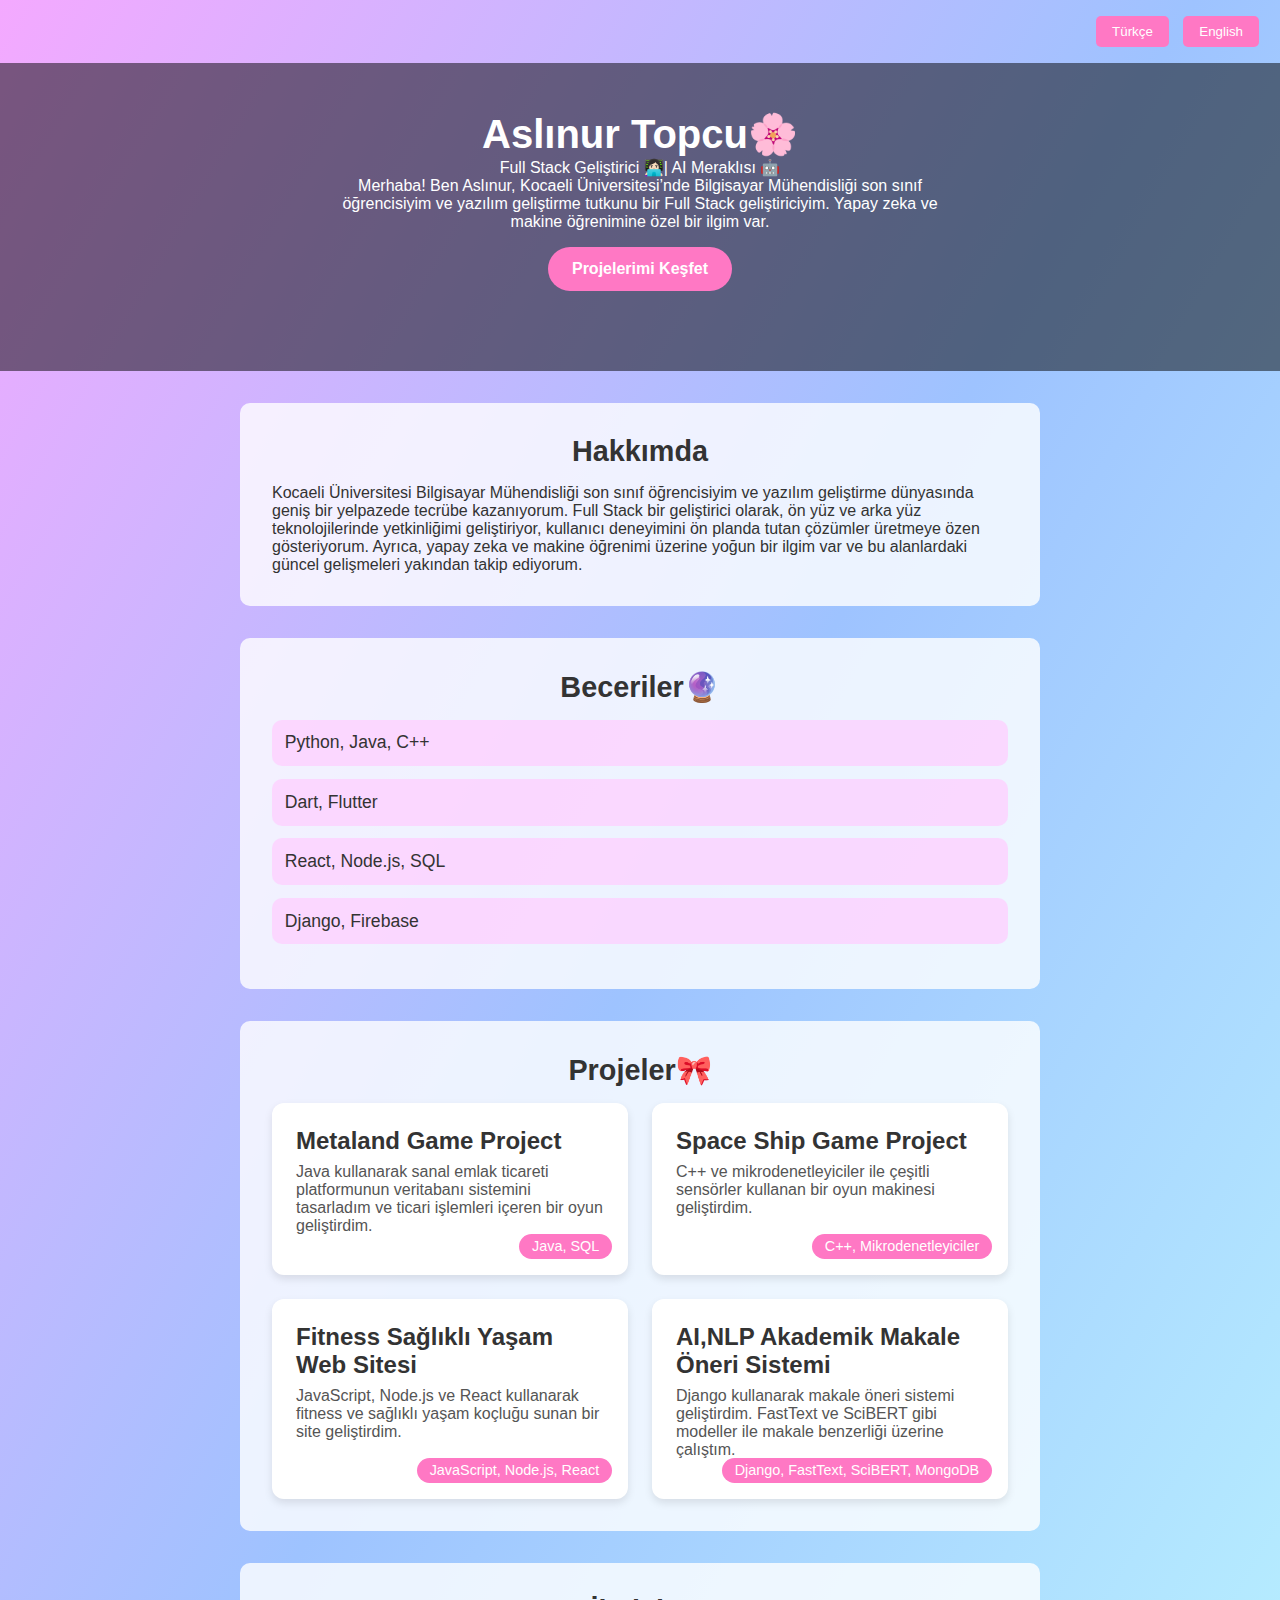
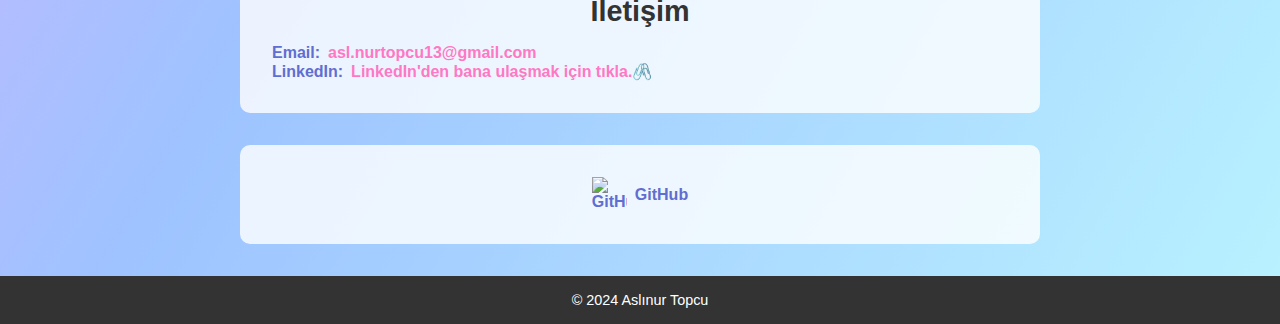
==== index.html @ afcdb067 "changes" ====
<!DOCTYPE html>
<html lang="tr">
<head>
    <meta charset="UTF-8">
    <meta name="viewport" content="width=device-width, initial-scale=1.0">
    <title>Aslınur Topcu - Portfolio</title>
    
    <style>
        * {
            margin: 0;
            padding: 0;
            box-sizing: border-box;
        }

        body {
            font-family: Arial, sans-serif;
            color: #333;
            background: linear-gradient(120deg, #f4a9ff, #9ec3ff, #b9f2ff);
            background-blend-mode: darken;
            animation: gradientBG 10s ease infinite;
        }

        @keyframes gradientBG {
            0%, 100% { background-position: 0 0; }
            50% { background-position: 100% 100%; }
        }

        .language-selector {
            text-align: right;
            margin: 1rem;
        }

        .language-selector button {
            margin: 0 5px;
            padding: 0.5rem 1rem;
            border: none;
            background-color: #ff78c4;
            color: white;
            cursor: pointer;
            border-radius: 5px;
            transition: background 0.3s;
        }

        .language-selector button:hover {
            background-color: #ff569c;
        }

header {
    display: flex;
    flex-direction: column;
    align-items: center;
    text-align: center;
    color: white;
    padding: 3rem;
    background-image: url('https://raw.githubusercontent.com/DenverCoder1/minimalistic-wallpaper-collection/main/images/alena-aenami-sky-mirror.jpg');
    background-color: rgba(0, 0, 0, 0.5); /* Karanlık bir renk tonu eklemek için */
    background-blend-mode: darken;
    background-size: cover;
    background-position: center;
    background-repeat: no-repeat;
}


        header .header-content {
            max-width: 600px;
            margin-bottom: 2rem;
        }

        header h1 {
            font-size: 2.5rem;
        }

        header .cta {
            display: inline-block;
            margin-top: 1rem;
            padding: 0.8rem 1.5rem;
            color: white;
            background-color: #ff78c4;
            border-radius: 25px;
            text-decoration: none;
            font-weight: bold;
            transition: background 0.3s ease;
        }

        header .cta:hover {
            background-color: #ff569c;
        }

        header .header-subtitle {
            text-align: center;
            font-size: 40;
            margin-bottom: 1rem;
            
            text-decoration: none;color: #ffffff;
        }
        section {
            padding: 2rem;
            margin: 2rem auto;
            max-width: 800px;
            background-color: rgba(255, 255, 255, 0.8);
            border-radius: 10px;
        }

        h2 {
            text-align: center;
            font-size: 1.8rem;
            margin-bottom: 1rem;
            color: #333;
        }

        ul {
            list-style-type: none;
            padding: 0;
        }

        ul li {
            background-color: rgba(255, 204, 255, 0.7);
            margin-bottom: 0.8rem;
            padding: 0.8rem;
            border-radius: 10px;
            font-size: 1.1rem;
        }

        a {
            color: #ff78c4;
            text-decoration: none;
        }

        footer {
            text-align: center;
            padding: 1rem;
            background-color: #333;
            color: white;
        }

        footer p {
            font-size: 0.9rem;
        }

        .project-grid {
            display: grid;
            gap: 1.5rem;
            grid-template-columns: repeat(auto-fit, minmax(250px, 1fr));
        }

        .project-card {
            padding: 1.5rem;
            background: #ffffff;
            border-radius: 12px;
            box-shadow: 0 4px 8px rgba(0, 0, 0, 0.1);
            transition: transform 0.3s, box-shadow 0.3s;
            position: relative;
            overflow: hidden;
        }

        .project-card:hover {
            transform: translateY(-8px);
            box-shadow: 0 12px 24px rgba(0, 0, 0, 0.15);
        }

        .project-card h3 {
            font-size: 1.5rem;
            color: #333;
            margin-bottom: 0.5rem;
        }

        .project-card p {
            color: #555;
            margin-bottom: 1rem;
        }

        .tech-stack {
            display: inline-block;
            padding: 0.3rem 0.8rem;
            background-color: #ff78c4;
            color: white;
            border-radius: 20px;
            font-size: 0.9rem;
            position: absolute;
            bottom: 1rem;
            right: 1rem;
        }
        .tech-2-stack {
            display: inline-block;
            padding: 0.3rem 0.8rem;
            background-color: #ff78c4;
            color: white;
            border-radius: 20px;
            font-size: 0.9rem;
            position: absolute;
            bottom: 1rem;
            right: 1rem;
            
        }

        .project-card:hover .tech-stack {
            background-color: #ff569c;
        }
    </style>
</head>
<body>
    <div class="language-selector">
        <button onclick="setLanguage('tr')">Türkçe</button>
        <button onclick="setLanguage('en')">English</button>
    </div>

    <header>
        <div class="header-content">
            <h1>Aslınur Topcu🌸</h1>
            <p data-key="header-subtitle"> Full Stack Geliştirici 👩🏻‍💻| AI Meraklısı 🤖</p>
            <p data-key="intro" class="intro">Merhaba! Ben Aslınur, Kocaeli Üniversitesi’nde Bilgisayar Mühendisliği son sınıf öğrencisiyim ve yazılım geliştirme tutkunu bir Full Stack geliştiriciyim. Yapay zeka ve makine öğrenimine özel bir ilgim var.</p>

            <a href="#projects" data-key="cta" class="cta">Projelerimi Keşfet</a>
        </div>
    </header>

    <section id="about">
        <h2 data-key="about-title">Hakkımda</h2>
        <p data-key="about-description">Kocaeli Üniversitesi Bilgisayar Mühendisliği son sınıf öğrencisiyim ve yazılım geliştirme dünyasında geniş bir yelpazede tecrübe kazanıyorum. Full Stack bir geliştirici olarak, ön yüz ve arka yüz teknolojilerinde yetkinliğimi geliştiriyor, kullanıcı deneyimini ön planda tutan çözümler üretmeye özen gösteriyorum. Ayrıca, yapay zeka ve makine öğrenimi üzerine yoğun bir ilgim var ve bu alanlardaki güncel gelişmeleri yakından takip ediyorum.</p>
    </section>

    <section id="skills">
        <h2 data-key="skills-title">Beceriler🔮</h2>
        <ul>
            <li data-key="skill-1">Python, Java, C++</li>
            <li data-key="skill-2">Dart, Flutter</li>
            <li data-key="skill-3">React, Node.js, SQL</li>
            <li data-key="skill-4">Django, Firebase</li>
        </ul>
    </section>

    <section id="projects">
        <h2 data-key="projects-title">Projeler🎀</h2>
        <div class="project-grid">
            <div class="project-card">
                <h3 data-key="project-1-title">Metaland Game Project</h3>
                <p data-key="project-1-description">Java kullanarak sanal emlak ticareti platformunun veritabanı sistemini tasarladım ve ticari işlemleri içeren bir oyun geliştirdim.</p>
                <span class="tech-stack">Java, SQL</span>
            </div>
            <div class="project-card">
                <h3 data-key="project-2-title">Space Ship Game Project</h3>
                <p data-key="project-2-description">C++ ve mikrodenetleyiciler ile çeşitli sensörler kullanan bir oyun makinesi geliştirdim.</p>
                <span class="tech-2-stack">C++, Mikrodenetleyiciler</span>
            </div>
            <div class="project-card">
                <h3 data-key="project-3-title">Fitness Sağlıklı Yaşam Web Sitesi</h3>
                <p data-key="project-3-description">JavaScript, Node.js ve React kullanarak fitness ve sağlıklı yaşam koçluğu sunan bir site geliştirdim.</p>
                <span class="tech-stack">JavaScript, Node.js, React</span>
            </div>
            <div class="project-card">
                <h3 data-key="project-4-title">AI,NLP Akademik Makale Öneri Sistemi</h3>
                <p data-key="project-4-description">Django kullanarak makale öneri sistemi geliştirdim. FastText ve SciBERT gibi modeller ile makale benzerliği üzerine çalıştım.</p>
                <span class="tech-stack">Django, FastText, SciBERT, MongoDB</span>
            </div>
        </div>
    </section>

    <section id="contact">
        <h2 data-key="contact-title">İletişim</h2>
        <p style="text-decoration: none; color: #5f6ed0; text-align: center; font-weight: bold; display: flex; align-items: center; gap: 8px;" >Email: <a href="mailto:asl.nurtopcu13@gmail.com">asl.nurtopcu13@gmail.com</a></p>
        <p style="text-decoration: none; color: #5f6ed0; text-align: center; font-weight: bold; display: flex; align-items: center; gap: 8px;" >LinkedIn: <a href="https://www.linkedin.com/in/asl%C4%B1nur-topcu-871023253/" target="_blank">LinkedIn'den bana ulaşmak için tıkla.🖇️</a></p>
        <!-- <p>Github: <a href="https://github.com/Asli-nur-t" target="_blank"></a></p> -->

       
    </section>

    <section id="github" style="display: flex; justify-content: center; align-items: center;">
        <a href="https://github.com/Asli-nur-t" target="_blank" style="text-decoration: none; color: #5f6ed0; text-align: center; font-weight: bold; display: flex; align-items: center; gap: 8px;">
            <img src="https://cdn4.iconfinder.com/data/icons/social-media-logos-6/512/71-github-512.png" alt="GitHub" width="35" height="35" style="vertical-align: middle;">
            GitHub
        </a>
    </section>
    
    

    <footer>
        <p>&copy; 2024 Aslınur Topcu</p>
    </footer>

    <script>
        const translations = {
            en: {
                "header-subtitle": "Full Stack Developer 👩🏻‍💻| AI Enthusiast 🤖",
                "intro": "Hello, I'm Aslınur. I am a computer engineering student, passionate about software development and creating projects.",
                "cta": "Explore My Projects",
                "about-title": "About Me",
                "about-description": "I am a senior computer engineering student at Kocaeli University, working on various projects to gain experience in software development.",
                "skills-title": "Skills",
                "skill-1": "Python, Java, C++",
                "skill-2": "Dart, Flutter",
                "skill-3": "React, Node.js, SQL",
                "skill-4": "Django, Firebase",
                "projects-title": "Projects",
                "project-1-title": "Metaland Game Project",
                "project-1-description": "Designed a virtual property trading platform's database and developed a game handling commercial operations.",
                "project-2-title": "Space Ship Game Project",
                "project-2-description": "Developed a game machine using C++ and microcontrollers with various sensors.",
                "tech-2-stack": "C++, Microcontrollers",
                "project-3-title": "Fitness Healthy Living Website",
                "project-3-description": "Created a site offering fitness and healthy lifestyle coaching using JavaScript, Node.js, and React.",
                "project-4-title": "AI,NLP Academic Article Recommendation System Project",
                "project-4-description": "Developed an article recommendation system using pre-trained language models such as FastText and SciBERT.",
                "contact-title": "Contact"
            },
            tr: {
                "header-subtitle": "Full Stack Geliştirici 👩🏻‍💻| AI Meraklısı 🤖",
                "intro": "Merhaba, ben Aslınur. Bilgisayar mühendisliği öğrencisiyim ve yazılım geliştirmeye olan tutkum ile projeler üretiyorum.",
                "cta": "Projelerimi Keşfet",
                "about-title": "Hakkımda",
                "about-description": "Kocaeli Üniversitesi Bilgisayar Mühendisliği son sınıf öğrencisiyim. Yazılım geliştirme alanında deneyim kazanmak için çeşitli projeler üzerinde çalışıyorum.",
                "skills-title": "Beceriler",
                "skill-1": "Python, Java, C++",
                "skill-2": "Dart, Flutter",
                "skill-3": "React, Node.js, SQL",
                "skill-4": "Django, Firebase",
                "projects-title": "Projeler",
                "project-1-title": "Metaland Game Project",
                "project-1-description": "Java kullanarak sanal emlak ticareti platformunun veritabanı sistemini tasarladım ve ticari işlemleri içeren bir oyun geliştirdim.",
                "project-2-title": "Space Ship Game Project",
                "project-2-description": "C++ ve mikrodenetleyiciler ile çeşitli sensörler kullanan bir oyun makinesi geliştirdim.",
                "tech-2-stack": "C++, Mikrodenetleyiciler",
                "project-3-title": "Fitness Sağlıklı Yaşam Web Sitesi",
                "project-3-description": "JavaScript, Node.js ve React kullanarak fitness ve sağlıklı yaşam koçluğu sunan bir site geliştirdim.",
                "project-4-title": "AI,NLP Akademik Makale Öneri Sistemi",
                "project-4-description": "Django kullanarak makale öneri sistemi geliştirdim. FastText ve SciBERT gibi modeller ile makale benzerliği üzerine çalıştım.",
                "contact-title": "İletişim"
            }
        };

        function setLanguage(lang) {
            document.querySelectorAll("[data-key]").forEach(element => {
                const key = element.getAttribute("data-key");
                element.textContent = translations[lang][key];
            });
        }
    </script>
</body>
</html>
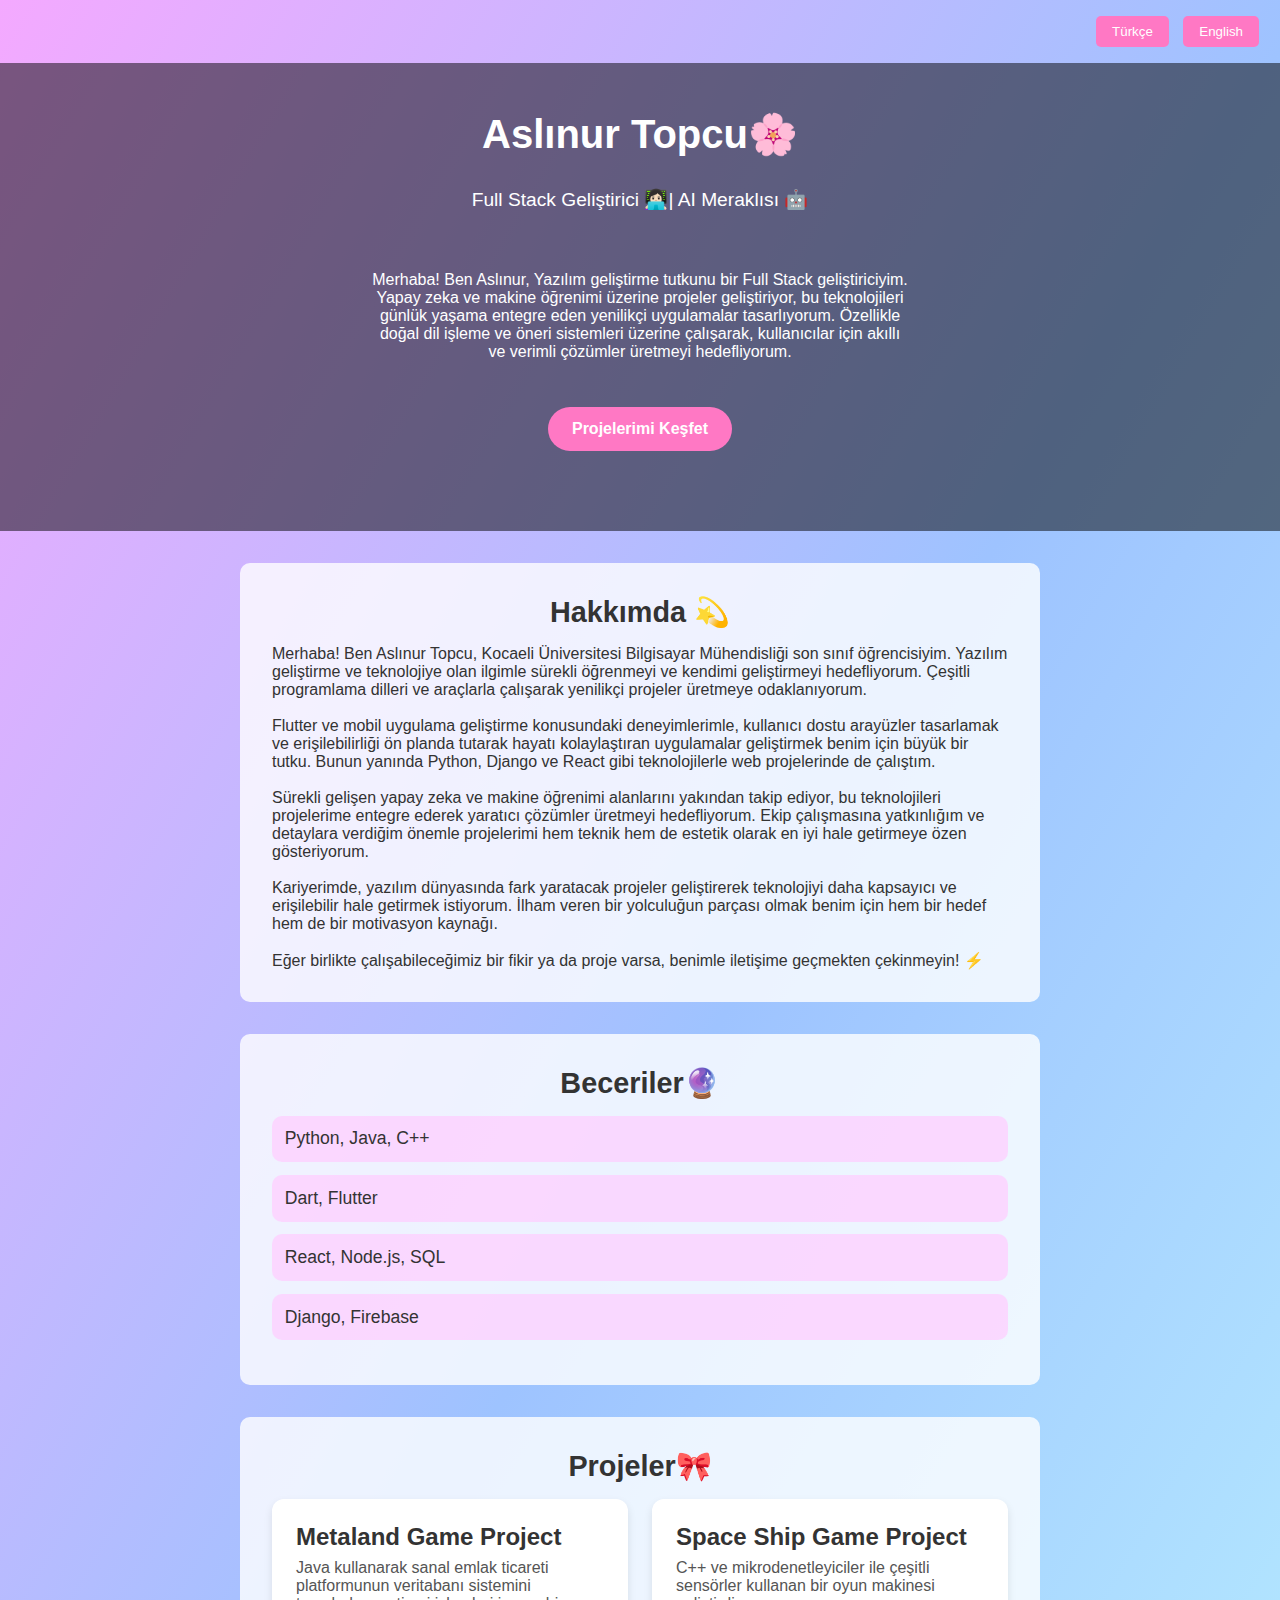
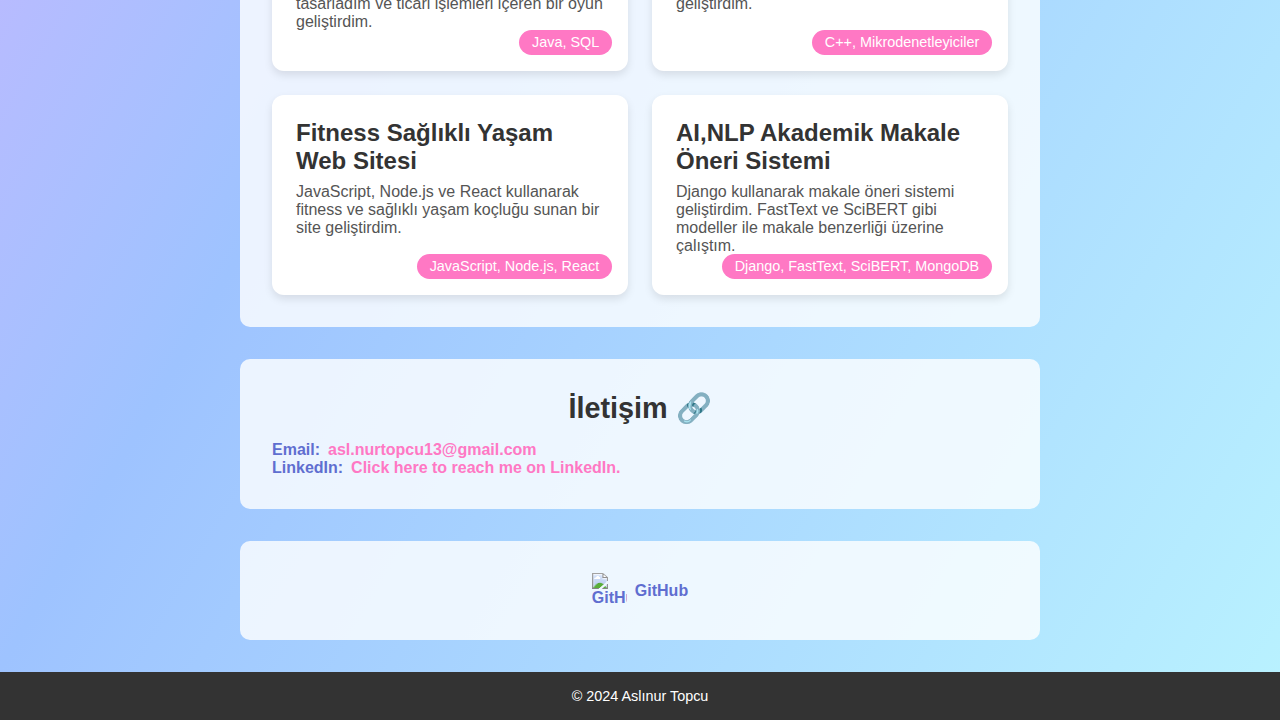
==== commit 57a92295: "changes" ====
--- a/index.html
+++ b/index.html
@@ -70,6 +70,7 @@
             font-size: 2.5rem;
         }
 
+
         header .cta {
             display: inline-block;
             margin-top: 1rem;
@@ -207,16 +208,22 @@
     <header>
         <div class="header-content">
             <h1>Aslınur Topcu🌸</h1>
-            <p data-key="header-subtitle"> Full Stack Geliştirici 👩🏻‍💻| AI Meraklısı 🤖</p>
-            <p data-key="intro" class="intro">Merhaba! Ben Aslınur, Kocaeli Üniversitesi’nde Bilgisayar Mühendisliği son sınıf öğrencisiyim ve yazılım geliştirme tutkunu bir Full Stack geliştiriciyim. Yapay zeka ve makine öğrenimine özel bir ilgim var.</p>
-
+            <p data-key="header-subtitle" style="font-size: larger;padding: 5%;"> Full Stack Geliştirici 👩🏻‍💻| AI Meraklısı 🤖</p>
+
+            <p data-key="intro" class="intro" style="padding: 5%;"> Merhaba! Ben Aslınur, Yazılım geliştirme tutkunu bir Full Stack geliştiriciyim. Yapay zeka ve makine öğrenimi üzerine projeler geliştiriyor, bu teknolojileri günlük yaşama entegre eden yenilikçi uygulamalar tasarlıyorum. Özellikle doğal dil işleme ve öneri sistemleri üzerine çalışarak, kullanıcılar için akıllı ve verimli çözümler üretmeyi hedefliyorum.</p>
             <a href="#projects" data-key="cta" class="cta">Projelerimi Keşfet</a>
         </div>
     </header>
 
     <section id="about">
-        <h2 data-key="about-title">Hakkımda</h2>
-        <p data-key="about-description">Kocaeli Üniversitesi Bilgisayar Mühendisliği son sınıf öğrencisiyim ve yazılım geliştirme dünyasında geniş bir yelpazede tecrübe kazanıyorum. Full Stack bir geliştirici olarak, ön yüz ve arka yüz teknolojilerinde yetkinliğimi geliştiriyor, kullanıcı deneyimini ön planda tutan çözümler üretmeye özen gösteriyorum. Ayrıca, yapay zeka ve makine öğrenimi üzerine yoğun bir ilgim var ve bu alanlardaki güncel gelişmeleri yakından takip ediyorum.</p>
+        <h2 data-key="about-title">Hakkımda 💫</h2>
+        <p data-key="about-description">
+            Merhaba! Ben Aslınur Topcu, Kocaeli Üniversitesi Bilgisayar Mühendisliği son sınıf öğrencisiyim. Yazılım geliştirme ve teknolojiye olan ilgimle sürekli öğrenmeyi ve kendimi geliştirmeyi hedefliyorum. Çeşitli programlama dilleri ve araçlarla çalışarak yenilikçi projeler üretmeye odaklanıyorum.<br><br>
+            Flutter ve mobil uygulama geliştirme konusundaki deneyimlerimle, kullanıcı dostu arayüzler tasarlamak ve erişilebilirliği ön planda tutarak hayatı kolaylaştıran uygulamalar geliştirmek benim için büyük bir tutku. Bunun yanında Python, Django ve React gibi teknolojilerle web projelerinde de çalıştım.<br><br>
+            Sürekli gelişen yapay zeka ve makine öğrenimi alanlarını yakından takip ediyor, bu teknolojileri projelerime entegre ederek yaratıcı çözümler üretmeyi hedefliyorum. Ekip çalışmasına yatkınlığım ve detaylara verdiğim önemle projelerimi hem teknik hem de estetik olarak en iyi hale getirmeye özen gösteriyorum.<br><br>
+            Kariyerimde, yazılım dünyasında fark yaratacak projeler geliştirerek teknolojiyi daha kapsayıcı ve erişilebilir hale getirmek istiyorum. İlham veren bir yolculuğun parçası olmak benim için hem bir hedef hem de bir motivasyon kaynağı.<br><br>
+            Eğer birlikte çalışabileceğimiz bir fikir ya da proje varsa, benimle iletişime geçmekten çekinmeyin! ⚡️
+          </p>
     </section>
 
     <section id="skills">
@@ -256,9 +263,9 @@
     </section>
 
     <section id="contact">
-        <h2 data-key="contact-title">İletişim</h2>
+        <h2 data-key="contact-title">İletişim 🔗</h2>
         <p style="text-decoration: none; color: #5f6ed0; text-align: center; font-weight: bold; display: flex; align-items: center; gap: 8px;" >Email: <a href="mailto:asl.nurtopcu13@gmail.com">asl.nurtopcu13@gmail.com</a></p>
-        <p style="text-decoration: none; color: #5f6ed0; text-align: center; font-weight: bold; display: flex; align-items: center; gap: 8px;" >LinkedIn: <a href="https://www.linkedin.com/in/asl%C4%B1nur-topcu-871023253/" target="_blank">LinkedIn'den bana ulaşmak için tıkla.🖇️</a></p>
+        <p style="text-decoration: none; color: #5f6ed0; text-align: center; font-weight: bold; display: flex; align-items: center; gap: 8px;" >LinkedIn: <a href="https://www.linkedin.com/in/asl%C4%B1nur-topcu-871023253/" target="_blank">Click here to reach me on LinkedIn.</a></p>
         <!-- <p>Github: <a href="https://github.com/Asli-nur-t" target="_blank"></a></p> -->
 
        
@@ -279,53 +286,53 @@
 
     <script>
         const translations = {
-            en: {
-                "header-subtitle": "Full Stack Developer 👩🏻‍💻| AI Enthusiast 🤖",
-                "intro": "Hello, I'm Aslınur. I am a computer engineering student, passionate about software development and creating projects.",
-                "cta": "Explore My Projects",
-                "about-title": "About Me",
-                "about-description": "I am a senior computer engineering student at Kocaeli University, working on various projects to gain experience in software development.",
-                "skills-title": "Skills",
-                "skill-1": "Python, Java, C++",
-                "skill-2": "Dart, Flutter",
-                "skill-3": "React, Node.js, SQL",
-                "skill-4": "Django, Firebase",
-                "projects-title": "Projects",
-                "project-1-title": "Metaland Game Project",
-                "project-1-description": "Designed a virtual property trading platform's database and developed a game handling commercial operations.",
-                "project-2-title": "Space Ship Game Project",
-                "project-2-description": "Developed a game machine using C++ and microcontrollers with various sensors.",
-                "tech-2-stack": "C++, Microcontrollers",
-                "project-3-title": "Fitness Healthy Living Website",
-                "project-3-description": "Created a site offering fitness and healthy lifestyle coaching using JavaScript, Node.js, and React.",
-                "project-4-title": "AI,NLP Academic Article Recommendation System Project",
-                "project-4-description": "Developed an article recommendation system using pre-trained language models such as FastText and SciBERT.",
-                "contact-title": "Contact"
-            },
-            tr: {
-                "header-subtitle": "Full Stack Geliştirici 👩🏻‍💻| AI Meraklısı 🤖",
-                "intro": "Merhaba, ben Aslınur. Bilgisayar mühendisliği öğrencisiyim ve yazılım geliştirmeye olan tutkum ile projeler üretiyorum.",
-                "cta": "Projelerimi Keşfet",
-                "about-title": "Hakkımda",
-                "about-description": "Kocaeli Üniversitesi Bilgisayar Mühendisliği son sınıf öğrencisiyim. Yazılım geliştirme alanında deneyim kazanmak için çeşitli projeler üzerinde çalışıyorum.",
-                "skills-title": "Beceriler",
-                "skill-1": "Python, Java, C++",
-                "skill-2": "Dart, Flutter",
-                "skill-3": "React, Node.js, SQL",
-                "skill-4": "Django, Firebase",
-                "projects-title": "Projeler",
-                "project-1-title": "Metaland Game Project",
-                "project-1-description": "Java kullanarak sanal emlak ticareti platformunun veritabanı sistemini tasarladım ve ticari işlemleri içeren bir oyun geliştirdim.",
-                "project-2-title": "Space Ship Game Project",
-                "project-2-description": "C++ ve mikrodenetleyiciler ile çeşitli sensörler kullanan bir oyun makinesi geliştirdim.",
-                "tech-2-stack": "C++, Mikrodenetleyiciler",
-                "project-3-title": "Fitness Sağlıklı Yaşam Web Sitesi",
-                "project-3-description": "JavaScript, Node.js ve React kullanarak fitness ve sağlıklı yaşam koçluğu sunan bir site geliştirdim.",
-                "project-4-title": "AI,NLP Akademik Makale Öneri Sistemi",
-                "project-4-description": "Django kullanarak makale öneri sistemi geliştirdim. FastText ve SciBERT gibi modeller ile makale benzerliği üzerine çalıştım.",
-                "contact-title": "İletişim"
-            }
-        };
+            "en": {
+        "header-subtitle": "Full Stack Developer 👩🏻‍💻| AI Enthusiast 🤖",
+        "intro": "Hello! I'm Aslınur, a passionate Full Stack developer dedicated to software development. I develop projects in artificial intelligence and machine learning, designing innovative applications that integrate these technologies into everyday life. I particularly focus on natural language processing and recommendation systems, aiming to create smart and efficient solutions for users.",
+        "cta": "Explore My Projects",
+        "about-title": "About Me 💫",
+        "about-description": "Hello! I’m Aslınur Topcu, a senior Computer Engineering student at Kocaeli University. With a deep passion for software development and technology, I am committed to continuous learning and personal growth. My focus is on creating innovative projects by working with various programming languages and tools.\n\nWith my experience in Flutter and mobile application development, I am passionate about designing user-friendly interfaces and building applications that make life easier by prioritizing accessibility. Additionally, I have worked on web projects using technologies such as Python, Django, and React.\n\nI closely follow the rapidly evolving fields of artificial intelligence and machine learning, aiming to integrate these technologies into my projects to create innovative solutions. My teamwork skills and attention to detail enable me to refine my projects, ensuring they are both technically robust and aesthetically pleasing.\n\nIn my career, I aspire to develop projects that make a difference in the software world, striving to make technology more inclusive and accessible. Being part of an inspiring journey is both a goal and a source of motivation for me.\n\nIf you have an idea or project we can collaborate on, feel free to get in touch! ⚡️",
+        "skills-title": "Skills 🔮",
+        "skill-1": "Python, Java, C++",
+        "skill-2": "Dart, Flutter",
+        "skill-3": "React, Node.js, SQL",
+        "skill-4": "Django, Firebase",
+        "projects-title": "Projects 🎀",
+        "project-1-title": "Metaland Game Project",
+        "project-1-description": "Designed a virtual property trading platform's database and developed a game handling commercial operations.",
+        "project-2-title": "Space Ship Game Project",
+        "project-2-description": "Developed a game machine using C++ and microcontrollers with various sensors.",
+        "tech-2-stack": "C++, Microcontrollers",
+        "project-3-title": "Fitness Healthy Living Website",
+        "project-3-description": "Created a site offering fitness and healthy lifestyle coaching using JavaScript, Node.js, and React.",
+        "project-4-title": "AI,NLP Academic Article Recommendation System Project",
+        "project-4-description": "Developed an article recommendation system using pre-trained language models such as FastText and SciBERT.",
+        "contact-title": "Contact 🔗"
+    },
+    "tr": {
+        "header-subtitle": "Full Stack Geliştirici 👩🏻‍💻| AI Meraklısı 🤖",
+        "intro": "Merhaba! Ben Aslınur, yazılım geliştirme tutkunu bir Full Stack geliştiriciyim. Yapay zeka ve makine öğrenimi üzerine projeler geliştiriyor, bu teknolojileri günlük yaşama entegre eden yenilikçi uygulamalar tasarlıyorum. Özellikle doğal dil işleme ve öneri sistemleri üzerine çalışarak, kullanıcılar için akıllı ve verimli çözümler üretmeyi hedefliyorum.",
+        "cta": "Projelerimi Keşfet",
+        "about-title": "Hakkımda 💫",
+        "about-description": "Merhaba! Ben Aslınur Topcu, Kocaeli Üniversitesi Bilgisayar Mühendisliği son sınıf öğrencisiyim. Yazılım geliştirme ve teknolojiye olan ilgimle sürekli öğrenmeyi ve kendimi geliştirmeyi hedefliyorum. Çeşitli programlama dilleri ve araçlarla çalışarak yenilikçi projeler üretmeye odaklanıyorum.\n \n \n Flutter ve mobil uygulama geliştirme konusundaki deneyimlerimle, kullanıcı dostu arayüzler tasarlamak ve erişilebilirliği ön planda tutarak hayatı kolaylaştıran uygulamalar geliştirmek benim için büyük bir tutku. Bunun yanında Python, Django ve React gibi teknolojilerle web projelerinde de çalıştım.\n \n \n Sürekli gelişen yapay zeka ve makine öğrenimi alanlarını yakından takip ediyor, bu teknolojileri projelerime entegre ederek yaratıcı çözümler üretmeyi hedefliyorum. Ekip çalışmasına yatkınlığım ve detaylara verdiğim önemle projelerimi hem teknik hem de estetik olarak en iyi hale getirmeye özen gösteriyorum.\n\nKariyerimde, yazılım dünyasında fark yaratacak projeler geliştirerek teknolojiyi daha kapsayıcı ve erişilebilir hale getirmek istiyorum. İlham veren bir yolculuğun parçası olmak benim için hem bir hedef hem de bir motivasyon kaynağı.\n\nEğer birlikte çalışabileceğimiz bir fikir ya da proje varsa, benimle iletişime geçmekten çekinmeyin! ⚡️ ",
+        "skills-title": "Beceriler 🔮",
+        "skill-1": "Python, Java, C++",
+        "skill-2": "Dart, Flutter",
+        "skill-3": "React, Node.js, SQL",
+        "skill-4": "Django, Firebase",
+        "projects-title": "Projeler 🎀",
+        "project-1-title": "Metaland Game Project",
+        "project-1-description": "Java kullanarak sanal emlak ticareti platformunun veritabanı sistemini tasarladım ve ticari işlemleri içeren bir oyun geliştirdim.",
+        "project-2-title": "Space Ship Game Project",
+        "project-2-description": "C++ ve mikrodenetleyiciler ile çeşitli sensörler kullanan bir oyun makinesi geliştirdim.",
+        "tech-2-stack": "C++, Mikrodenetleyiciler",
+        "project-3-title": "Fitness Sağlıklı Yaşam Web Sitesi",
+        "project-3-description": "JavaScript, Node.js ve React kullanarak fitness ve sağlıklı yaşam koçluğu sunan bir site geliştirdim.",
+        "project-4-title": "AI,NLP Akademik Makale Öneri Sistemi",
+        "project-4-description": "Django kullanarak makale öneri sistemi geliştirdim. FastText ve SciBERT gibi modeller ile makale benzerliği üzerine çalıştım.",
+        "contact-title": "İletişim 🔗"
+    }
+}
 
         function setLanguage(lang) {
             document.querySelectorAll("[data-key]").forEach(element => {
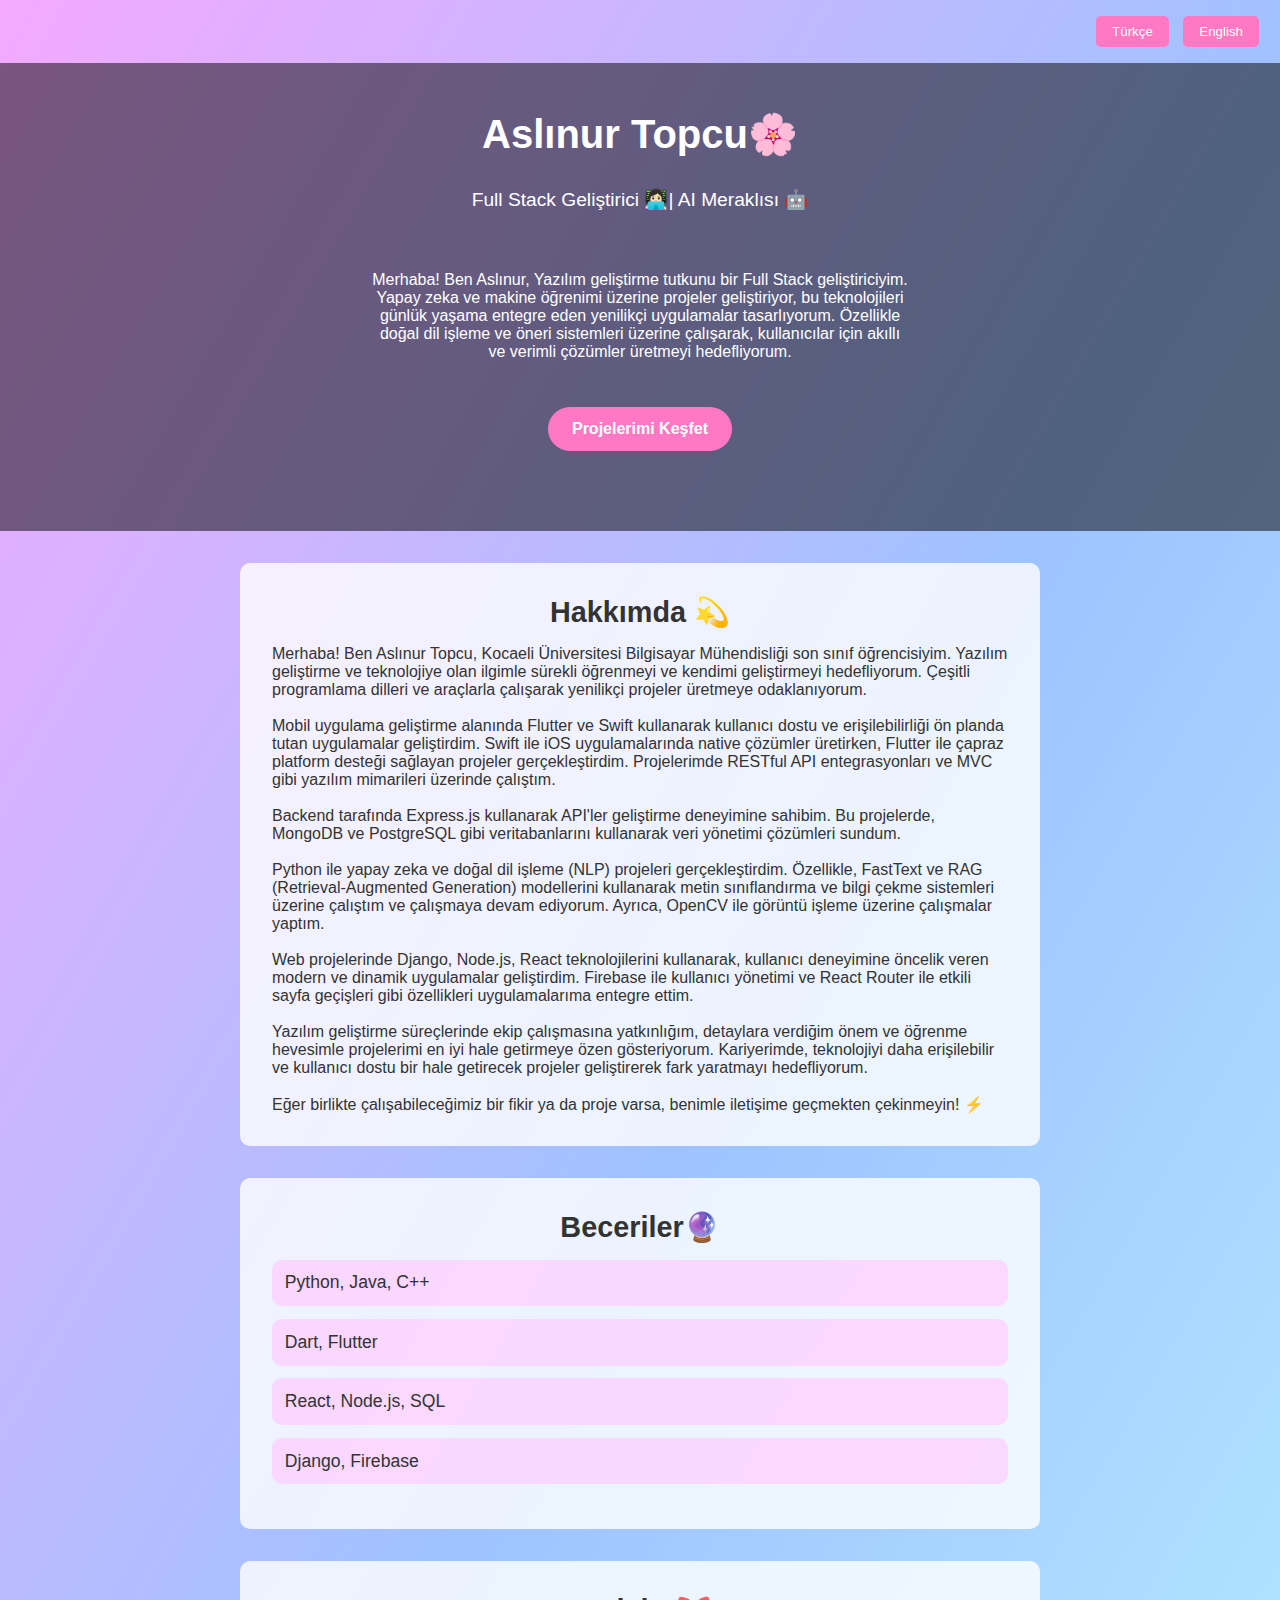
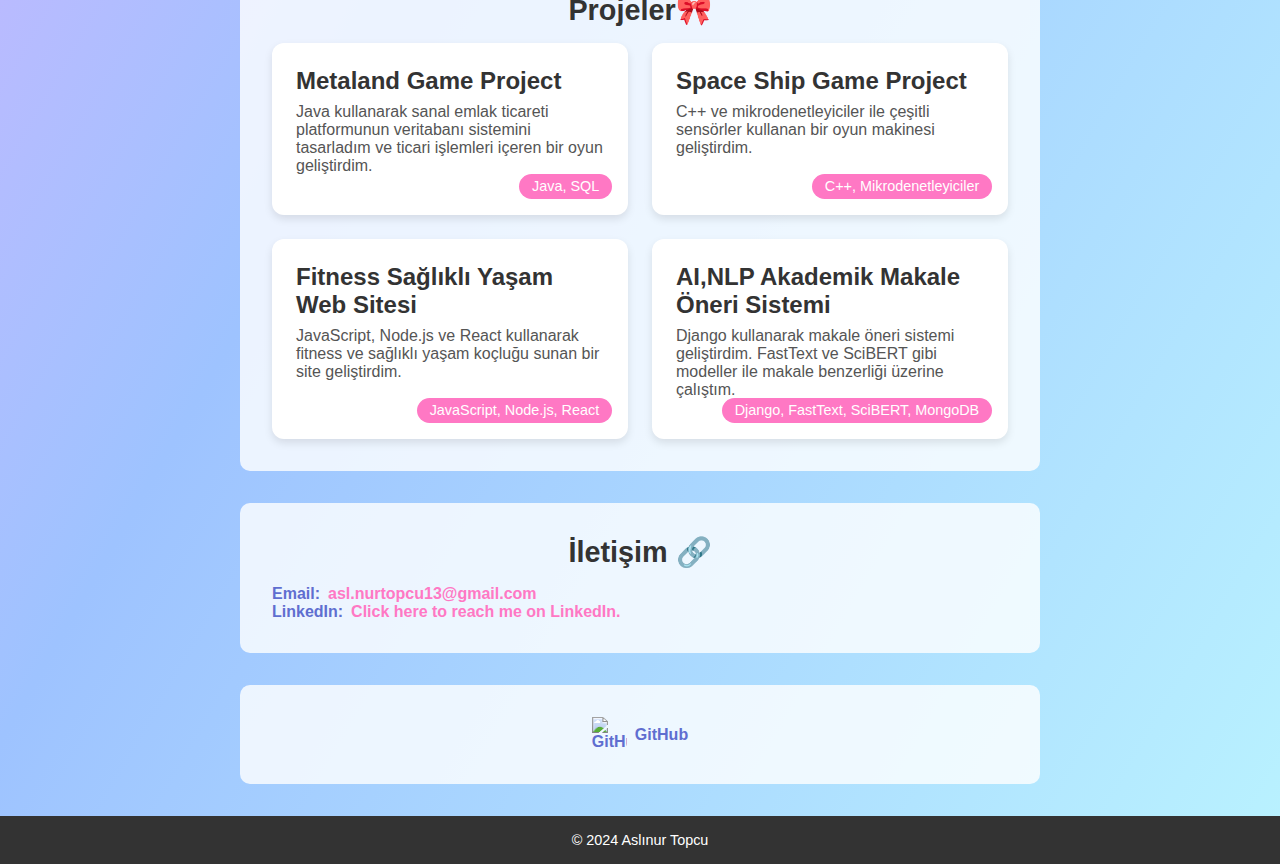
==== commit 9076ec5a: "changes" ====
--- a/index.html
+++ b/index.html
@@ -218,12 +218,14 @@
     <section id="about">
         <h2 data-key="about-title">Hakkımda 💫</h2>
         <p data-key="about-description">
-            Merhaba! Ben Aslınur Topcu, Kocaeli Üniversitesi Bilgisayar Mühendisliği son sınıf öğrencisiyim. Yazılım geliştirme ve teknolojiye olan ilgimle sürekli öğrenmeyi ve kendimi geliştirmeyi hedefliyorum. Çeşitli programlama dilleri ve araçlarla çalışarak yenilikçi projeler üretmeye odaklanıyorum.<br><br>
-            Flutter ve mobil uygulama geliştirme konusundaki deneyimlerimle, kullanıcı dostu arayüzler tasarlamak ve erişilebilirliği ön planda tutarak hayatı kolaylaştıran uygulamalar geliştirmek benim için büyük bir tutku. Bunun yanında Python, Django ve React gibi teknolojilerle web projelerinde de çalıştım.<br><br>
-            Sürekli gelişen yapay zeka ve makine öğrenimi alanlarını yakından takip ediyor, bu teknolojileri projelerime entegre ederek yaratıcı çözümler üretmeyi hedefliyorum. Ekip çalışmasına yatkınlığım ve detaylara verdiğim önemle projelerimi hem teknik hem de estetik olarak en iyi hale getirmeye özen gösteriyorum.<br><br>
-            Kariyerimde, yazılım dünyasında fark yaratacak projeler geliştirerek teknolojiyi daha kapsayıcı ve erişilebilir hale getirmek istiyorum. İlham veren bir yolculuğun parçası olmak benim için hem bir hedef hem de bir motivasyon kaynağı.<br><br>
-            Eğer birlikte çalışabileceğimiz bir fikir ya da proje varsa, benimle iletişime geçmekten çekinmeyin! ⚡️
-          </p>
+          Merhaba! Ben Aslınur Topcu, Kocaeli Üniversitesi Bilgisayar Mühendisliği son sınıf öğrencisiyim. Yazılım geliştirme ve teknolojiye olan ilgimle sürekli öğrenmeyi ve kendimi geliştirmeyi hedefliyorum. Çeşitli programlama dilleri ve araçlarla çalışarak yenilikçi projeler üretmeye odaklanıyorum.<br><br>
+          Mobil uygulama geliştirme alanında Flutter ve Swift kullanarak kullanıcı dostu ve erişilebilirliği ön planda tutan uygulamalar geliştirdim. Swift ile iOS uygulamalarında native çözümler üretirken, Flutter ile çapraz platform desteği sağlayan projeler gerçekleştirdim. Projelerimde RESTful API entegrasyonları ve MVC gibi yazılım mimarileri üzerinde çalıştım.<br><br>
+          Backend tarafında Express.js kullanarak API'ler geliştirme deneyimine sahibim. Bu projelerde, MongoDB ve PostgreSQL gibi veritabanlarını kullanarak veri yönetimi çözümleri sundum.<br><br>
+          Python ile yapay zeka ve doğal dil işleme (NLP) projeleri gerçekleştirdim. Özellikle, FastText ve RAG (Retrieval-Augmented Generation) modellerini kullanarak metin sınıflandırma ve bilgi çekme sistemleri üzerine çalıştım ve çalışmaya devam ediyorum. Ayrıca, OpenCV ile görüntü işleme üzerine çalışmalar yaptım.<br><br>
+          Web projelerinde Django, Node.js, React teknolojilerini kullanarak, kullanıcı deneyimine öncelik veren modern ve dinamik uygulamalar geliştirdim. Firebase ile kullanıcı yönetimi ve React Router ile etkili sayfa geçişleri gibi özellikleri uygulamalarıma entegre ettim.<br><br>
+          Yazılım geliştirme süreçlerinde ekip çalışmasına yatkınlığım, detaylara verdiğim önem ve öğrenme hevesimle projelerimi en iyi hale getirmeye özen gösteriyorum. Kariyerimde, teknolojiyi daha erişilebilir ve kullanıcı dostu bir hale getirecek projeler geliştirerek fark yaratmayı hedefliyorum.<br><br>
+          Eğer birlikte çalışabileceğimiz bir fikir ya da proje varsa, benimle iletişime geçmekten çekinmeyin! ⚡️
+        </p>
     </section>
 
     <section id="skills">
@@ -291,7 +293,8 @@
         "intro": "Hello! I'm Aslınur, a passionate Full Stack developer dedicated to software development. I develop projects in artificial intelligence and machine learning, designing innovative applications that integrate these technologies into everyday life. I particularly focus on natural language processing and recommendation systems, aiming to create smart and efficient solutions for users.",
         "cta": "Explore My Projects",
         "about-title": "About Me 💫",
-        "about-description": "Hello! I’m Aslınur Topcu, a senior Computer Engineering student at Kocaeli University. With a deep passion for software development and technology, I am committed to continuous learning and personal growth. My focus is on creating innovative projects by working with various programming languages and tools.\n\nWith my experience in Flutter and mobile application development, I am passionate about designing user-friendly interfaces and building applications that make life easier by prioritizing accessibility. Additionally, I have worked on web projects using technologies such as Python, Django, and React.\n\nI closely follow the rapidly evolving fields of artificial intelligence and machine learning, aiming to integrate these technologies into my projects to create innovative solutions. My teamwork skills and attention to detail enable me to refine my projects, ensuring they are both technically robust and aesthetically pleasing.\n\nIn my career, I aspire to develop projects that make a difference in the software world, striving to make technology more inclusive and accessible. Being part of an inspiring journey is both a goal and a source of motivation for me.\n\nIf you have an idea or project we can collaborate on, feel free to get in touch! ⚡️",
+        "about-description": "Hello! I’m Aslınur Topcu, a senior Computer Engineering student at Kocaeli University. With my passion for software development and technology, I aim to continuously learn and improve myself. I focus on creating innovative projects by working with various programming languages and tools.\n\nIn the field of mobile application development, I have created user-friendly and accessibility-focused applications using Flutter and Swift. While producing native solutions for iOS applications with Swift, I have also developed cross-platform projects with Flutter. In my projects, I have worked on RESTful API integrations and software architectures like MVC.\n\nOn the backend side, I have experience in developing APIs using Express.js. In these projects, I have provided data management solutions using databases such as MongoDB and PostgreSQL.\n\nI have worked on artificial intelligence and natural language processing (NLP) projects using Python. Specifically, I have focused on text classification and information retrieval systems using FastText and RAG (Retrieval-Augmented Generation) models, and I continue to work in this area. Additionally, I have conducted studies on image processing using OpenCV.\n\nFor web projects, I have developed modern and dynamic applications prioritizing user experience using technologies like Django, Node.js, and React. I have integrated features into my applications such as user management with Firebase and smooth page transitions with React Router.\n\nIn software development processes, I strive to make my projects the best they can be with my teamwork skills, attention to detail, and enthusiasm for learning. In my career, I aim to make a difference by developing projects that make technology more accessible and user-friendly.\n\nIf you have an idea or project we could collaborate on, don’t hesitate to reach out! ⚡️",
+
         "skills-title": "Skills 🔮",
         "skill-1": "Python, Java, C++",
         "skill-2": "Dart, Flutter",
@@ -314,7 +317,7 @@
         "intro": "Merhaba! Ben Aslınur, yazılım geliştirme tutkunu bir Full Stack geliştiriciyim. Yapay zeka ve makine öğrenimi üzerine projeler geliştiriyor, bu teknolojileri günlük yaşama entegre eden yenilikçi uygulamalar tasarlıyorum. Özellikle doğal dil işleme ve öneri sistemleri üzerine çalışarak, kullanıcılar için akıllı ve verimli çözümler üretmeyi hedefliyorum.",
         "cta": "Projelerimi Keşfet",
         "about-title": "Hakkımda 💫",
-        "about-description": "Merhaba! Ben Aslınur Topcu, Kocaeli Üniversitesi Bilgisayar Mühendisliği son sınıf öğrencisiyim. Yazılım geliştirme ve teknolojiye olan ilgimle sürekli öğrenmeyi ve kendimi geliştirmeyi hedefliyorum. Çeşitli programlama dilleri ve araçlarla çalışarak yenilikçi projeler üretmeye odaklanıyorum.\n \n \n Flutter ve mobil uygulama geliştirme konusundaki deneyimlerimle, kullanıcı dostu arayüzler tasarlamak ve erişilebilirliği ön planda tutarak hayatı kolaylaştıran uygulamalar geliştirmek benim için büyük bir tutku. Bunun yanında Python, Django ve React gibi teknolojilerle web projelerinde de çalıştım.\n \n \n Sürekli gelişen yapay zeka ve makine öğrenimi alanlarını yakından takip ediyor, bu teknolojileri projelerime entegre ederek yaratıcı çözümler üretmeyi hedefliyorum. Ekip çalışmasına yatkınlığım ve detaylara verdiğim önemle projelerimi hem teknik hem de estetik olarak en iyi hale getirmeye özen gösteriyorum.\n\nKariyerimde, yazılım dünyasında fark yaratacak projeler geliştirerek teknolojiyi daha kapsayıcı ve erişilebilir hale getirmek istiyorum. İlham veren bir yolculuğun parçası olmak benim için hem bir hedef hem de bir motivasyon kaynağı.\n\nEğer birlikte çalışabileceğimiz bir fikir ya da proje varsa, benimle iletişime geçmekten çekinmeyin! ⚡️ ",
+        "about-description": "Merhaba! Ben Aslınur Topcu, Kocaeli Üniversitesi Bilgisayar Mühendisliği son sınıf öğrencisiyim. Yazılım geliştirme ve teknolojiye olan ilgimle sürekli öğrenmeyi ve kendimi geliştirmeyi hedefliyorum. Çeşitli programlama dilleri ve araçlarla çalışarak yenilikçi projeler üretmeye odaklanıyorum.\n\nMobil uygulama geliştirme alanında Flutter ve Swift kullanarak kullanıcı dostu ve erişilebilirliği ön planda tutan uygulamalar geliştirdim. Swift ile iOS uygulamalarında native çözümler üretirken, Flutter ile çapraz platform desteği sağlayan projeler gerçekleştirdim. Projelerimde RESTful API entegrasyonları ve MVC gibi yazılım mimarileri üzerinde çalıştım.\n\nBackend tarafında Express.js kullanarak API'ler geliştirme deneyimine sahibim. Bu projelerde, MongoDB ve PostgreSQL gibi veritabanlarını kullanarak veri yönetimi çözümleri sundum.\n\nPython ile yapay zeka ve doğal dil işleme (NLP) projeleri gerçekleştirdim. Özellikle, FastText ve RAG (Retrieval-Augmented Generation) modellerini kullanarak metin sınıflandırma ve bilgi çekme sistemleri üzerine çalıştım ve çalışmaya devam ediyorum. Ayrıca, OpenCV ile görüntü işleme üzerine çalışmalar yaptım.\n\nWeb projelerinde Django, Node.js, React teknolojilerini kullanarak, kullanıcı deneyimine öncelik veren modern ve dinamik uygulamalar geliştirdim. Firebase ile kullanıcı yönetimi ve React Router ile etkili sayfa geçişleri gibi özellikleri uygulamalarıma entegre ettim.\n\nYazılım geliştirme süreçlerinde ekip çalışmasına yatkınlığım, detaylara verdiğim önem ve öğrenme hevesimle projelerimi en iyi hale getirmeye özen gösteriyorum. Kariyerimde, teknolojiyi daha erişilebilir ve kullanıcı dostu bir hale getirecek projeler geliştirerek fark yaratmayı hedefliyorum.\n\nEğer birlikte çalışabileceğimiz bir fikir ya da proje varsa, benimle iletişime geçmekten çekinmeyin! ⚡️",
         "skills-title": "Beceriler 🔮",
         "skill-1": "Python, Java, C++",
         "skill-2": "Dart, Flutter",
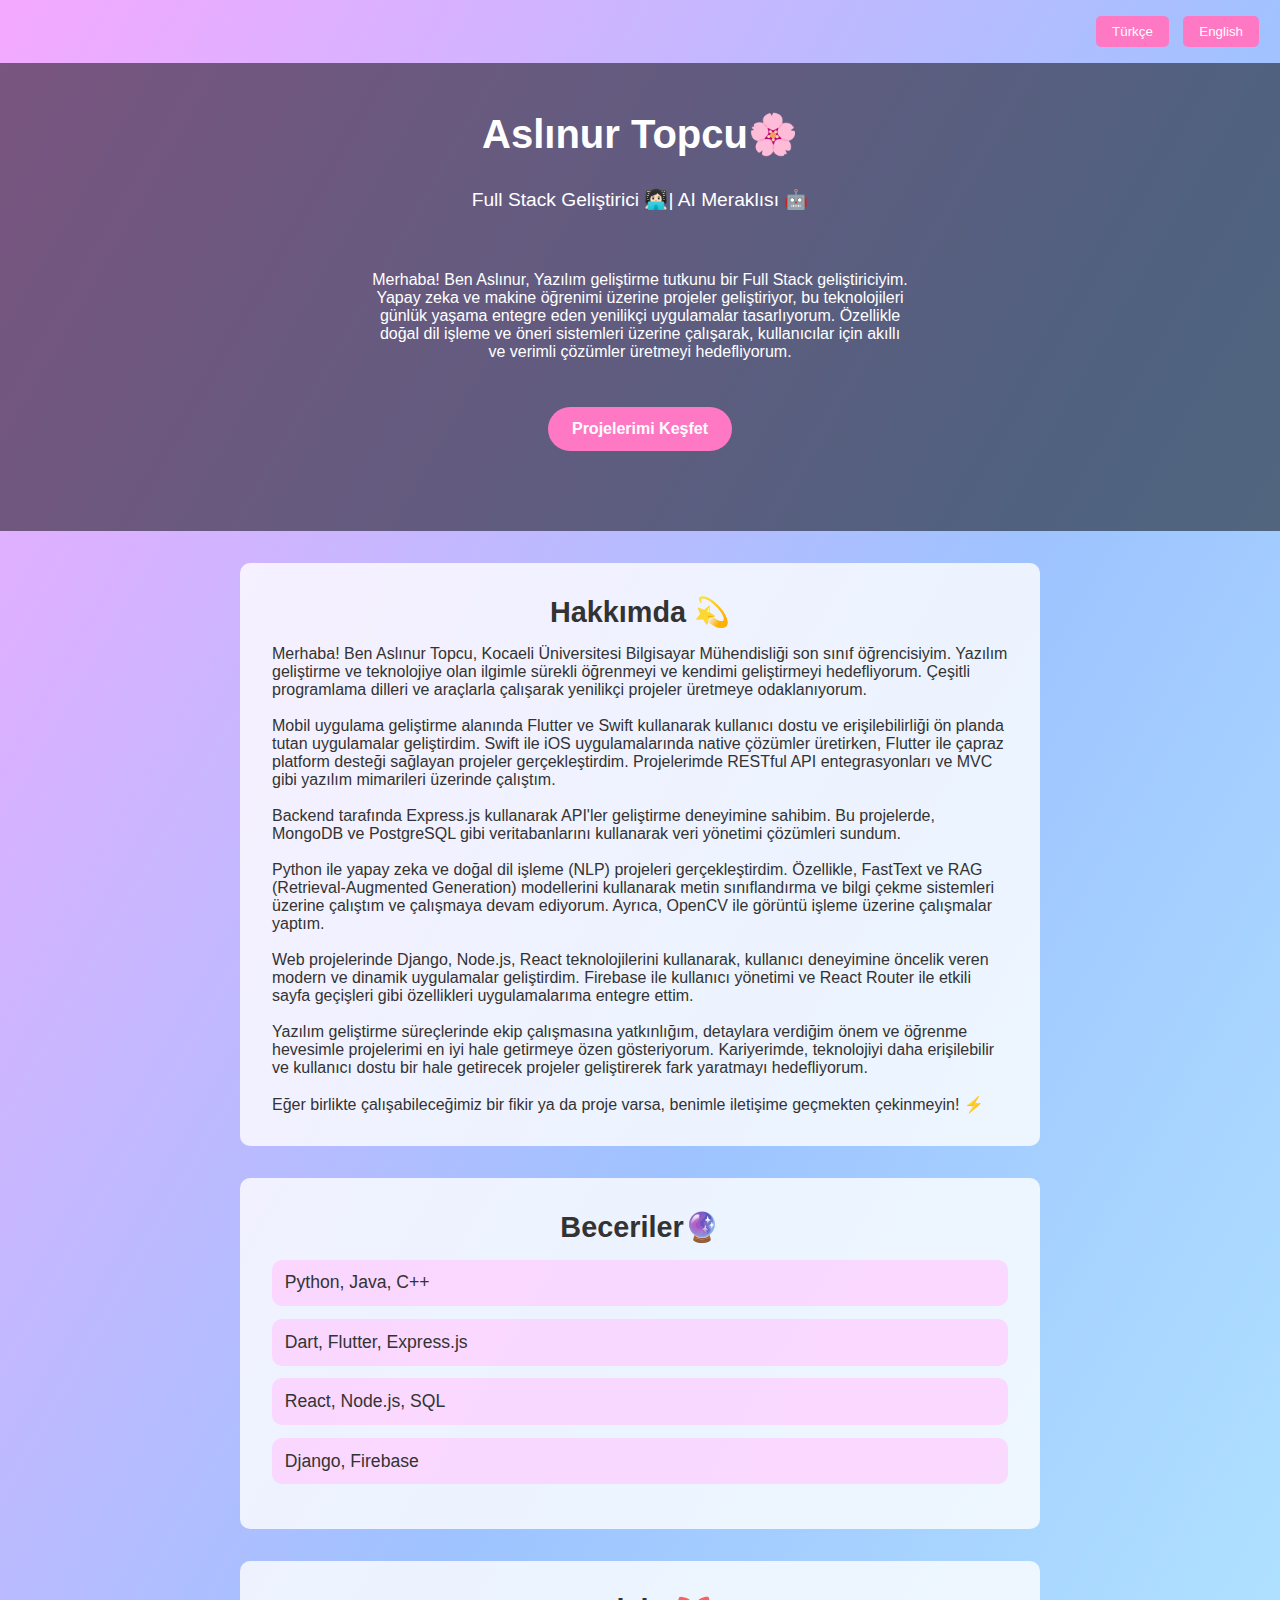
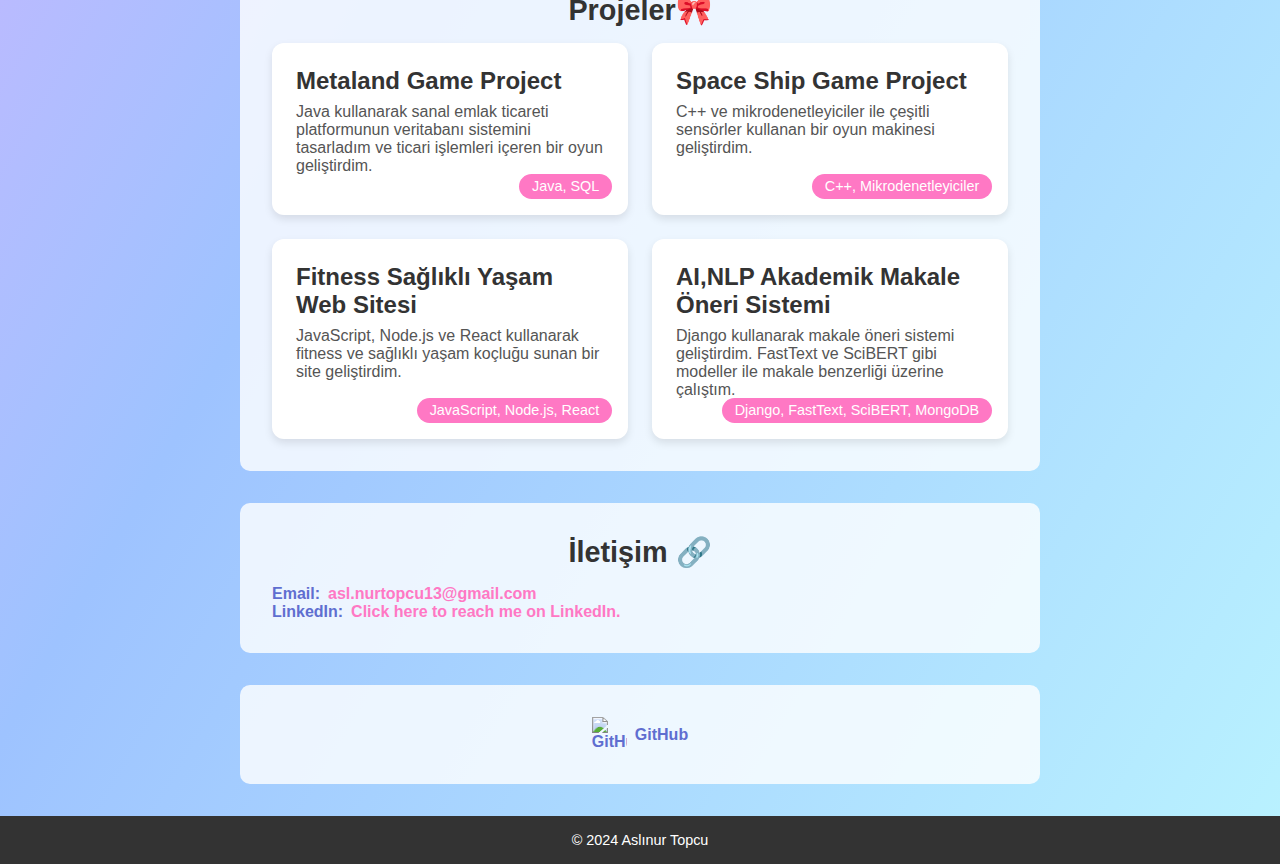
==== commit d6751565: "Update index.html" ====
--- a/index.html
+++ b/index.html
@@ -232,7 +232,7 @@
         <h2 data-key="skills-title">Beceriler🔮</h2>
         <ul>
             <li data-key="skill-1">Python, Java, C++</li>
-            <li data-key="skill-2">Dart, Flutter</li>
+            <li data-key="skill-2">Dart, Flutter, Express.js </li>
             <li data-key="skill-3">React, Node.js, SQL</li>
             <li data-key="skill-4">Django, Firebase</li>
         </ul>
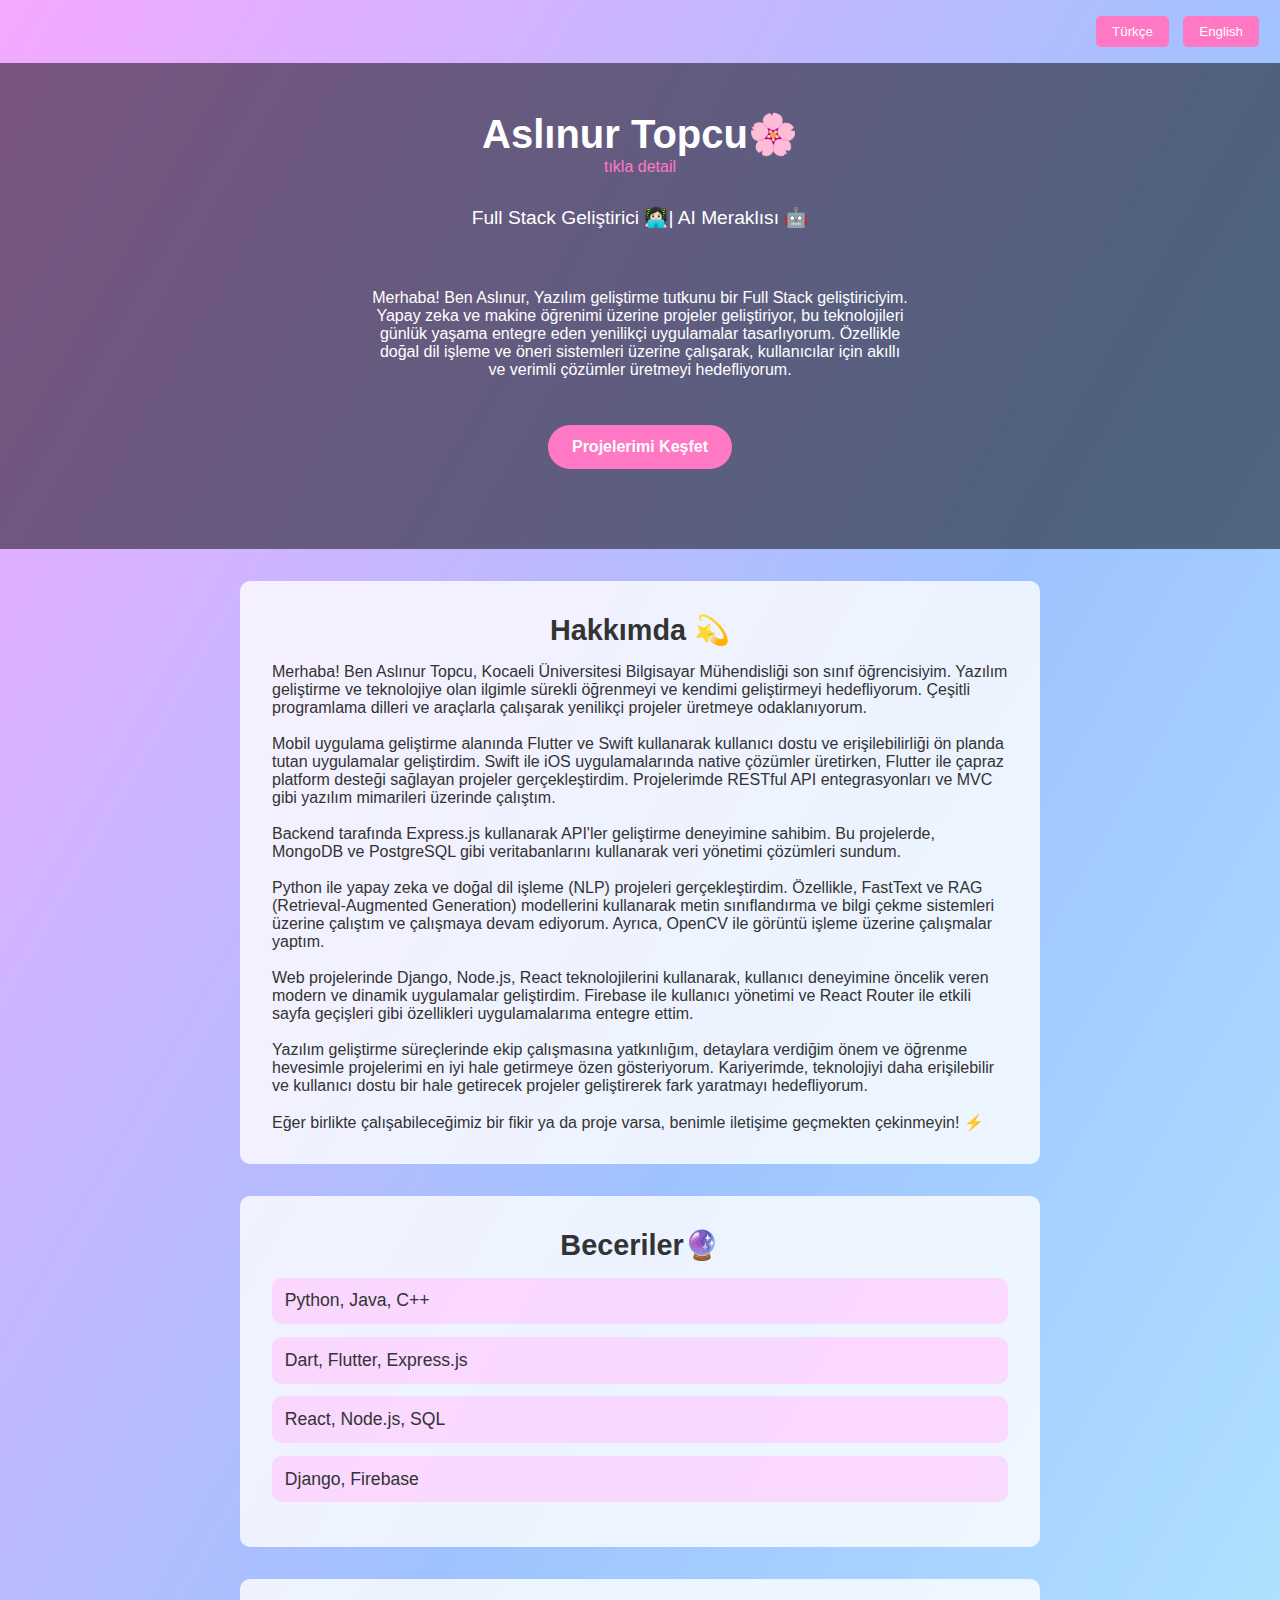
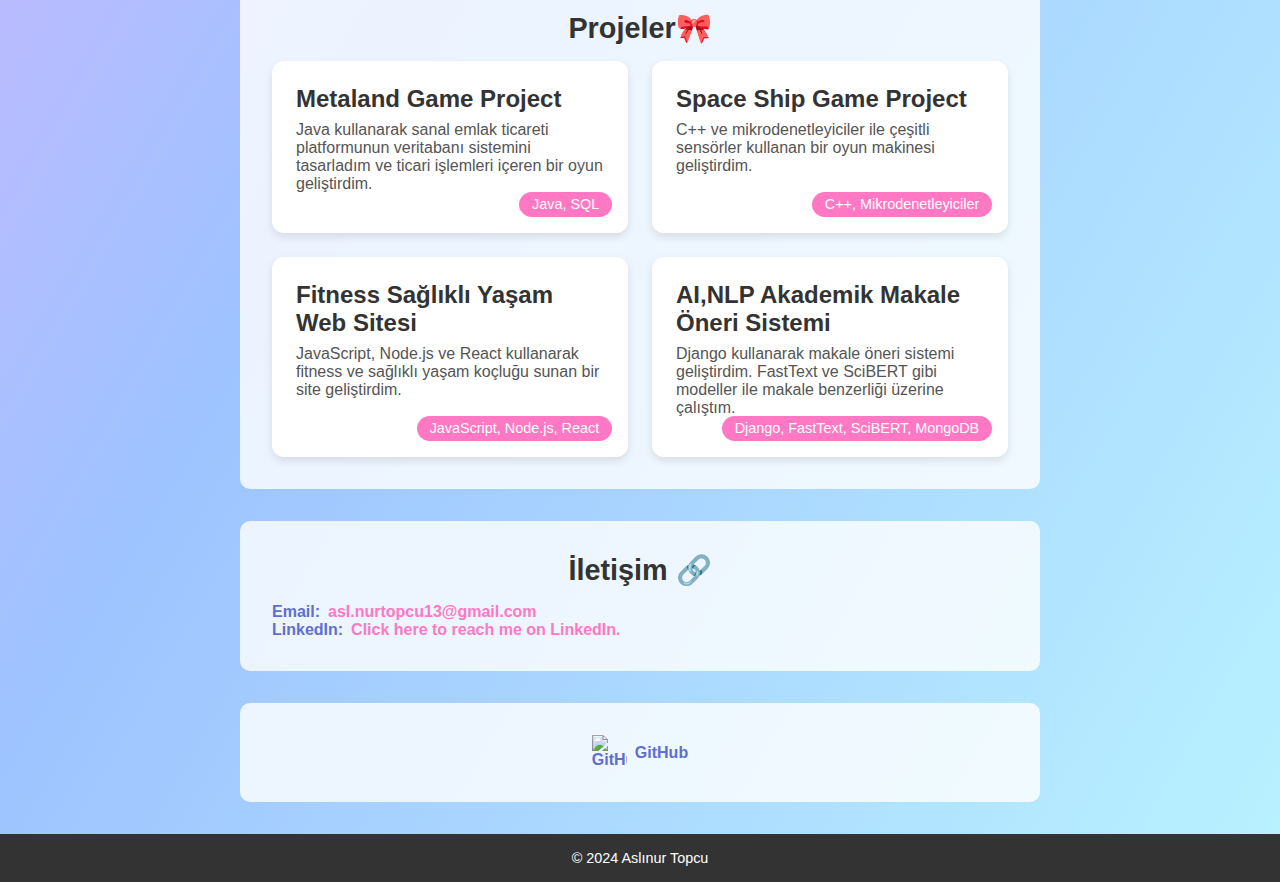
==== commit c4bf326a: "Update index.html" ====
--- a/index.html
+++ b/index.html
@@ -208,6 +208,7 @@
     <header>
         <div class="header-content">
             <h1>Aslınur Topcu🌸</h1>
+            <a href='detail.html'>tıkla detail</a>
             <p data-key="header-subtitle" style="font-size: larger;padding: 5%;"> Full Stack Geliştirici 👩🏻‍💻| AI Meraklısı 🤖</p>
 
             <p data-key="intro" class="intro" style="padding: 5%;"> Merhaba! Ben Aslınur, Yazılım geliştirme tutkunu bir Full Stack geliştiriciyim. Yapay zeka ve makine öğrenimi üzerine projeler geliştiriyor, bu teknolojileri günlük yaşama entegre eden yenilikçi uygulamalar tasarlıyorum. Özellikle doğal dil işleme ve öneri sistemleri üzerine çalışarak, kullanıcılar için akıllı ve verimli çözümler üretmeyi hedefliyorum.</p>
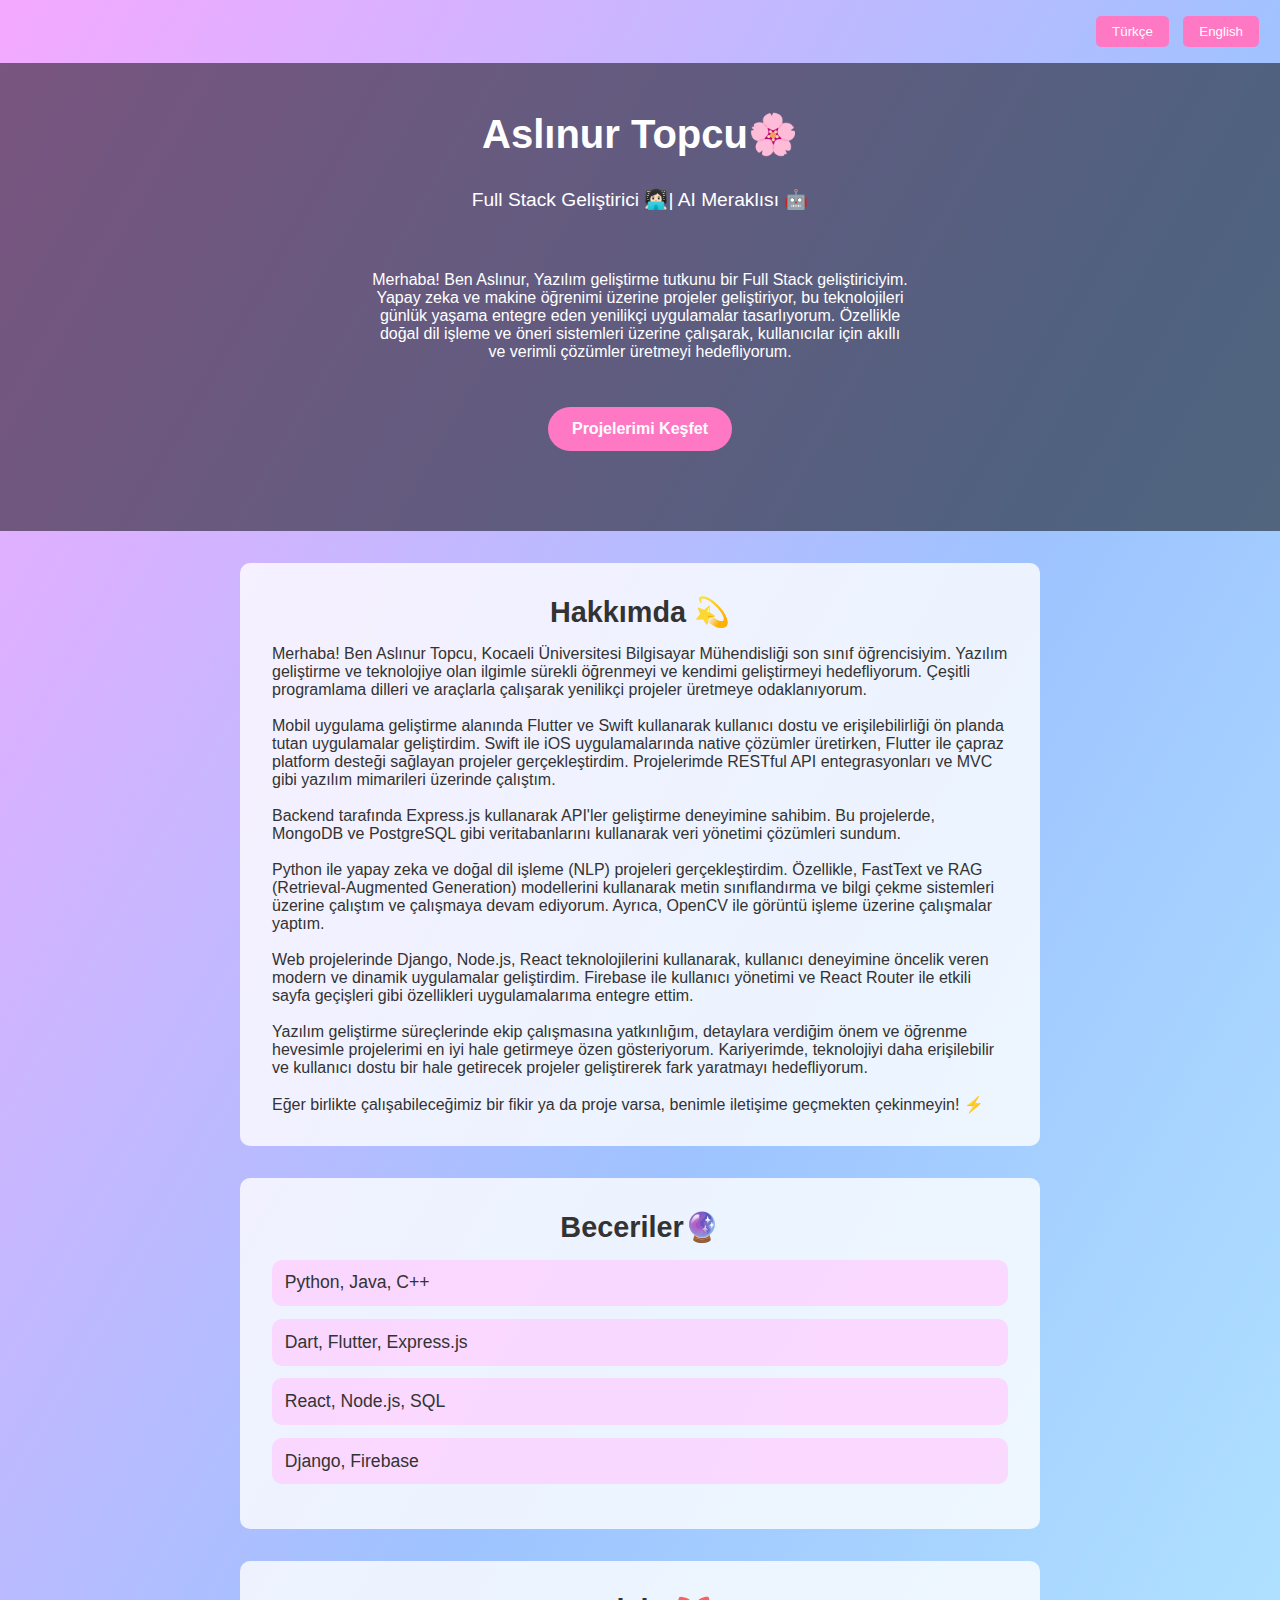
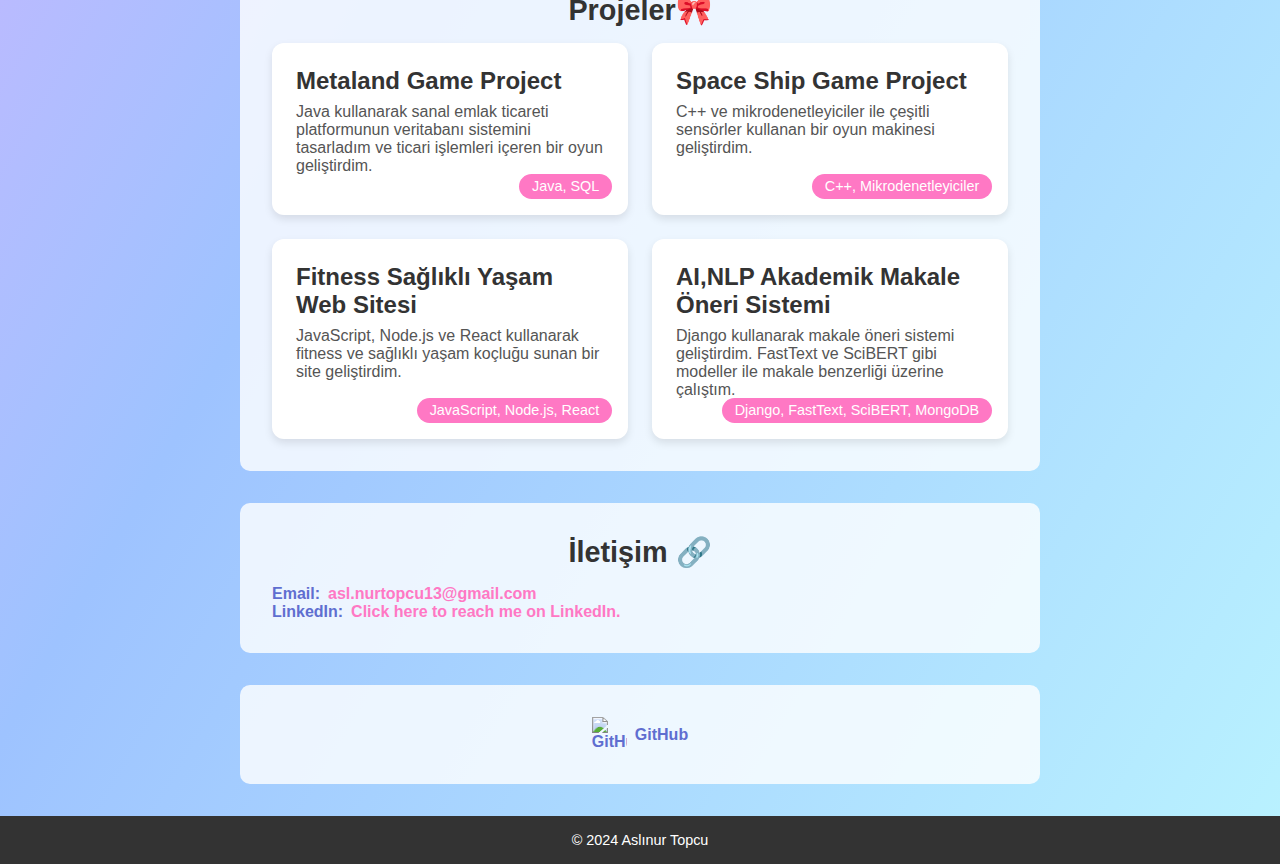
==== commit ff8f745e: "Update index.html" ====
--- a/index.html
+++ b/index.html
@@ -208,7 +208,7 @@
     <header>
         <div class="header-content">
             <h1>Aslınur Topcu🌸</h1>
-            <a href='detail.html'>tıkla detail</a>
+          
             <p data-key="header-subtitle" style="font-size: larger;padding: 5%;"> Full Stack Geliştirici 👩🏻‍💻| AI Meraklısı 🤖</p>
 
             <p data-key="intro" class="intro" style="padding: 5%;"> Merhaba! Ben Aslınur, Yazılım geliştirme tutkunu bir Full Stack geliştiriciyim. Yapay zeka ve makine öğrenimi üzerine projeler geliştiriyor, bu teknolojileri günlük yaşama entegre eden yenilikçi uygulamalar tasarlıyorum. Özellikle doğal dil işleme ve öneri sistemleri üzerine çalışarak, kullanıcılar için akıllı ve verimli çözümler üretmeyi hedefliyorum.</p>
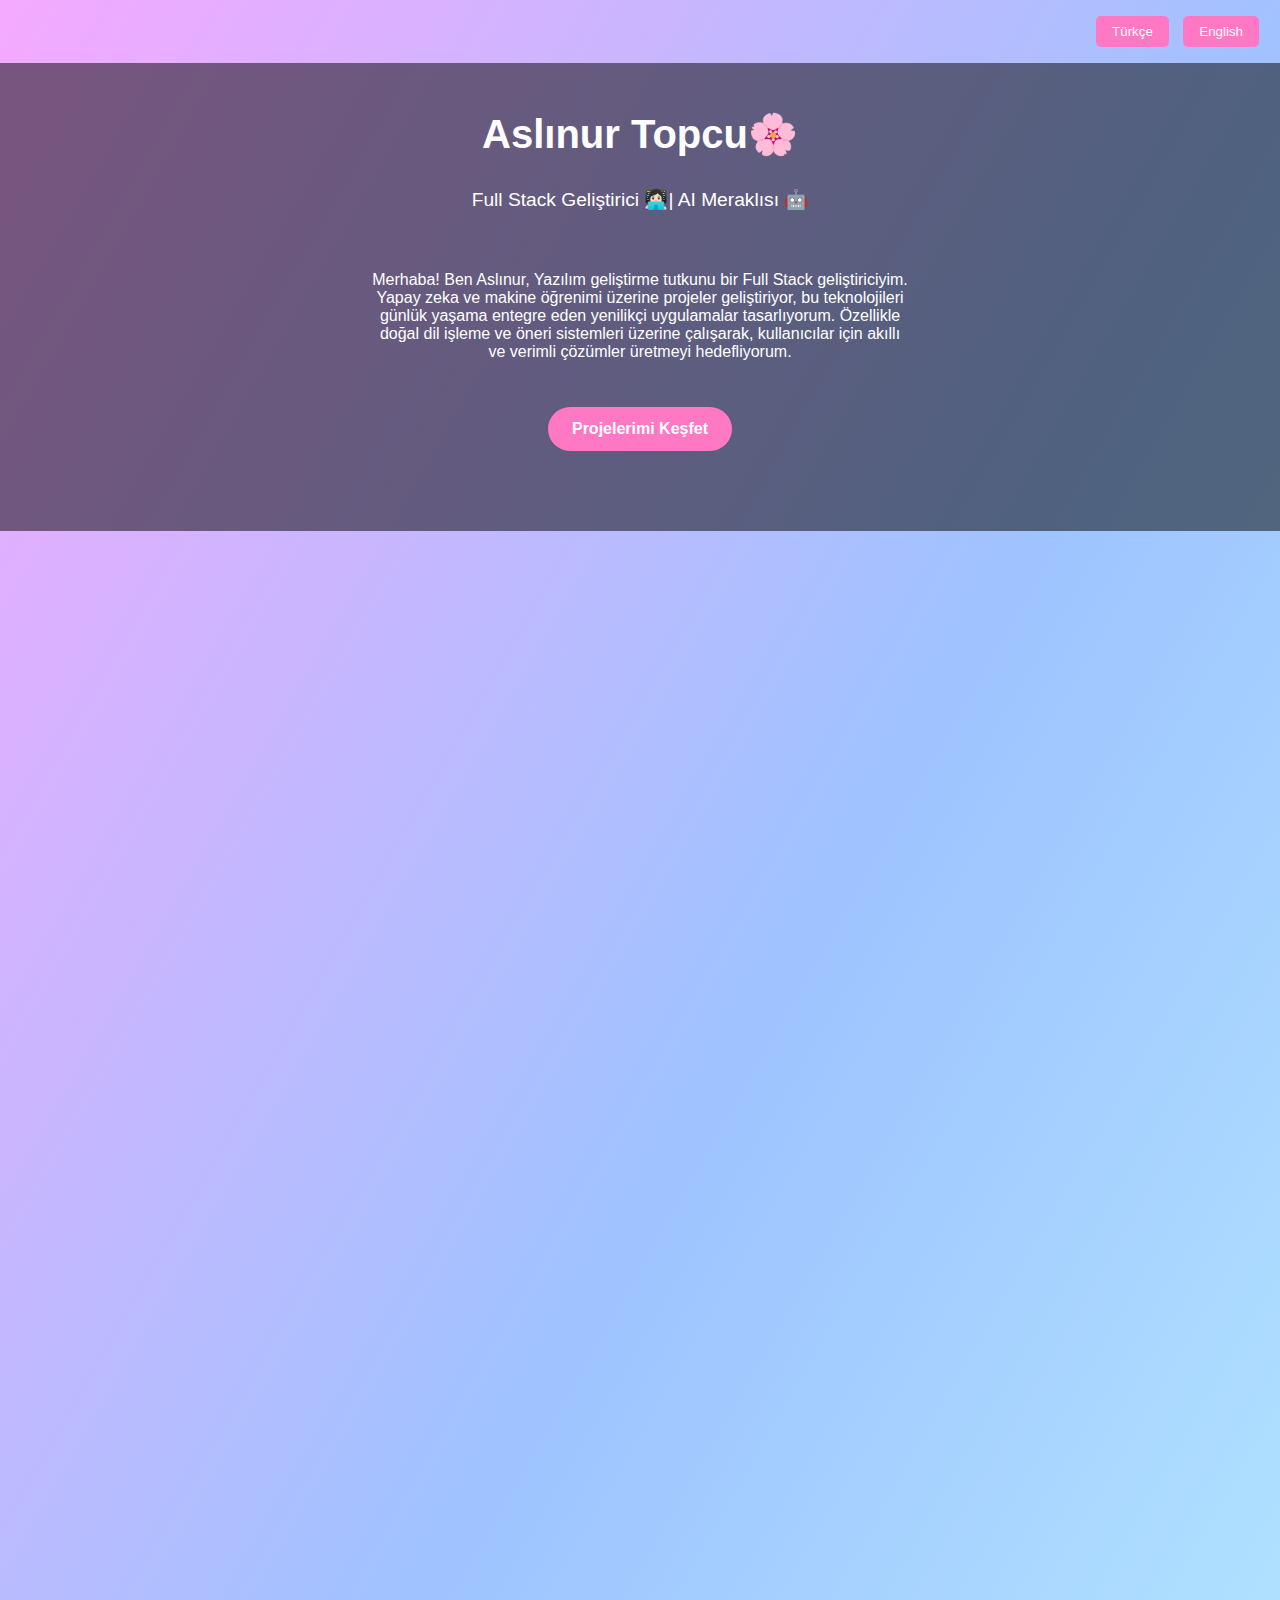
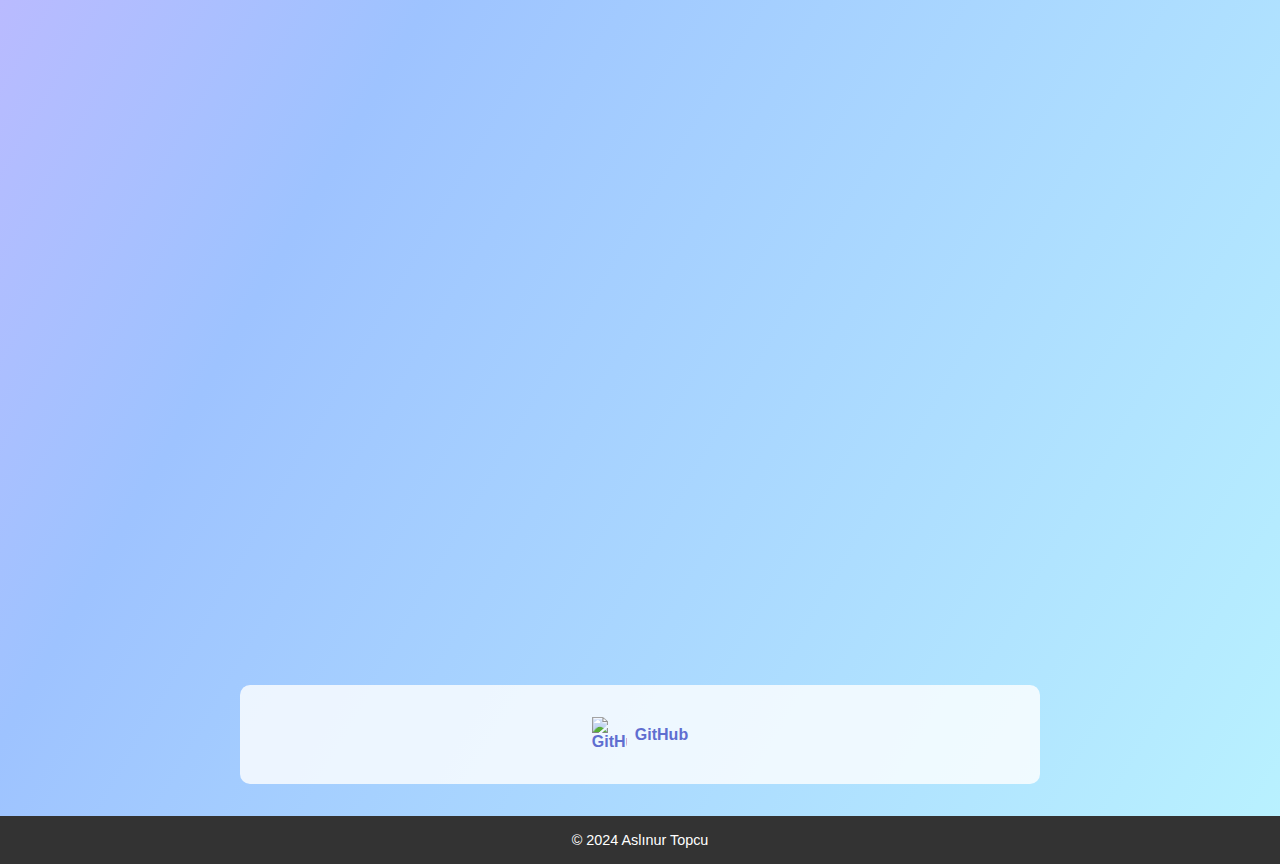
==== commit 380e835e: "changes" ====
--- a/index.html
+++ b/index.html
@@ -24,6 +24,8 @@
             0%, 100% { background-position: 0 0; }
             50% { background-position: 100% 100%; }
         }
+
+
 
         .language-selector {
             text-align: right;
@@ -94,6 +96,60 @@
             
             text-decoration: none;color: #ffffff;
         }
+        @keyframes slideIn {
+            from {
+                transform: translateY(50px);
+                opacity: 0;
+            }
+            to {
+                transform: translateY(0);
+                opacity: 1;
+            }
+        }
+
+        .slide-in {
+            opacity: 0; /* Başlangıçta görünmez */
+            animation: slideIn 0.8s ease-out forwards;
+        }
+
+        @keyframes slideInLeft {
+            from {
+                transform: translateX(-100px);
+                opacity: 0;
+            }
+            to {
+                transform: translateX(0);
+                opacity: 1;
+            }
+        }
+
+        @keyframes slideInRight {
+            from {
+                transform: translateX(100px);
+                opacity: 0;
+            }
+            to {
+                transform: translateX(0);
+                opacity: 1;
+            }
+        }
+
+        .slide-in-left {
+            opacity: 0;
+            transform: translateX(-100px);
+            transition: transform 0.8s ease-out, opacity 0.8s ease-out;
+        }
+
+        .slide-in-right {
+            opacity: 0;
+            transform: translateX(100px);
+            transition: transform 0.8s ease-out, opacity 0.8s ease-out;
+        }
+
+        .visible {
+            opacity: 1 !important;
+            transform: translateX(0) !important;
+        }
         section {
             padding: 2rem;
             margin: 2rem auto;
@@ -208,7 +264,6 @@
     <header>
         <div class="header-content">
             <h1>Aslınur Topcu🌸</h1>
-          
             <p data-key="header-subtitle" style="font-size: larger;padding: 5%;"> Full Stack Geliştirici 👩🏻‍💻| AI Meraklısı 🤖</p>
 
             <p data-key="intro" class="intro" style="padding: 5%;"> Merhaba! Ben Aslınur, Yazılım geliştirme tutkunu bir Full Stack geliştiriciyim. Yapay zeka ve makine öğrenimi üzerine projeler geliştiriyor, bu teknolojileri günlük yaşama entegre eden yenilikçi uygulamalar tasarlıyorum. Özellikle doğal dil işleme ve öneri sistemleri üzerine çalışarak, kullanıcılar için akıllı ve verimli çözümler üretmeyi hedefliyorum.</p>
@@ -216,7 +271,7 @@
         </div>
     </header>
 
-    <section id="about">
+    <section id="about" class="slide-in-right">
         <h2 data-key="about-title">Hakkımda 💫</h2>
         <p data-key="about-description">
           Merhaba! Ben Aslınur Topcu, Kocaeli Üniversitesi Bilgisayar Mühendisliği son sınıf öğrencisiyim. Yazılım geliştirme ve teknolojiye olan ilgimle sürekli öğrenmeyi ve kendimi geliştirmeyi hedefliyorum. Çeşitli programlama dilleri ve araçlarla çalışarak yenilikçi projeler üretmeye odaklanıyorum.<br><br>
@@ -229,17 +284,17 @@
         </p>
     </section>
 
-    <section id="skills">
+    <section id="skills" class="slide-in-left">
         <h2 data-key="skills-title">Beceriler🔮</h2>
         <ul>
             <li data-key="skill-1">Python, Java, C++</li>
-            <li data-key="skill-2">Dart, Flutter, Express.js </li>
+            <li data-key="skill-2">Dart, Flutter</li>
             <li data-key="skill-3">React, Node.js, SQL</li>
             <li data-key="skill-4">Django, Firebase</li>
         </ul>
     </section>
 
-    <section id="projects">
+    <section id="projects" class="slide-in-left">
         <h2 data-key="projects-title">Projeler🎀</h2>
         <div class="project-grid">
             <div class="project-card">
@@ -265,7 +320,7 @@
         </div>
     </section>
 
-    <section id="contact">
+    <section id="contact" class="slide-in-right">
         <h2 data-key="contact-title">İletişim 🔗</h2>
         <p style="text-decoration: none; color: #5f6ed0; text-align: center; font-weight: bold; display: flex; align-items: center; gap: 8px;" >Email: <a href="mailto:asl.nurtopcu13@gmail.com">asl.nurtopcu13@gmail.com</a></p>
         <p style="text-decoration: none; color: #5f6ed0; text-align: center; font-weight: bold; display: flex; align-items: center; gap: 8px;" >LinkedIn: <a href="https://www.linkedin.com/in/asl%C4%B1nur-topcu-871023253/" target="_blank">Click here to reach me on LinkedIn.</a></p>
@@ -344,6 +399,23 @@
                 element.textContent = translations[lang][key];
             });
         }
+
+ 
+        document.addEventListener("scroll", function () {
+            document.querySelectorAll(".slide-in-left, .slide-in-right").forEach(element => {
+                const rect = element.getBoundingClientRect();
+                const windowHeight = window.innerHeight || document.documentElement.clientHeight;
+
+                if (rect.top <= windowHeight && rect.bottom >= 0) {
+                    element.classList.add("visible");
+                } else {
+                    element.classList.remove("visible");
+                }
+            });
+        });
+
+
+        
     </script>
 </body>
 </html>
